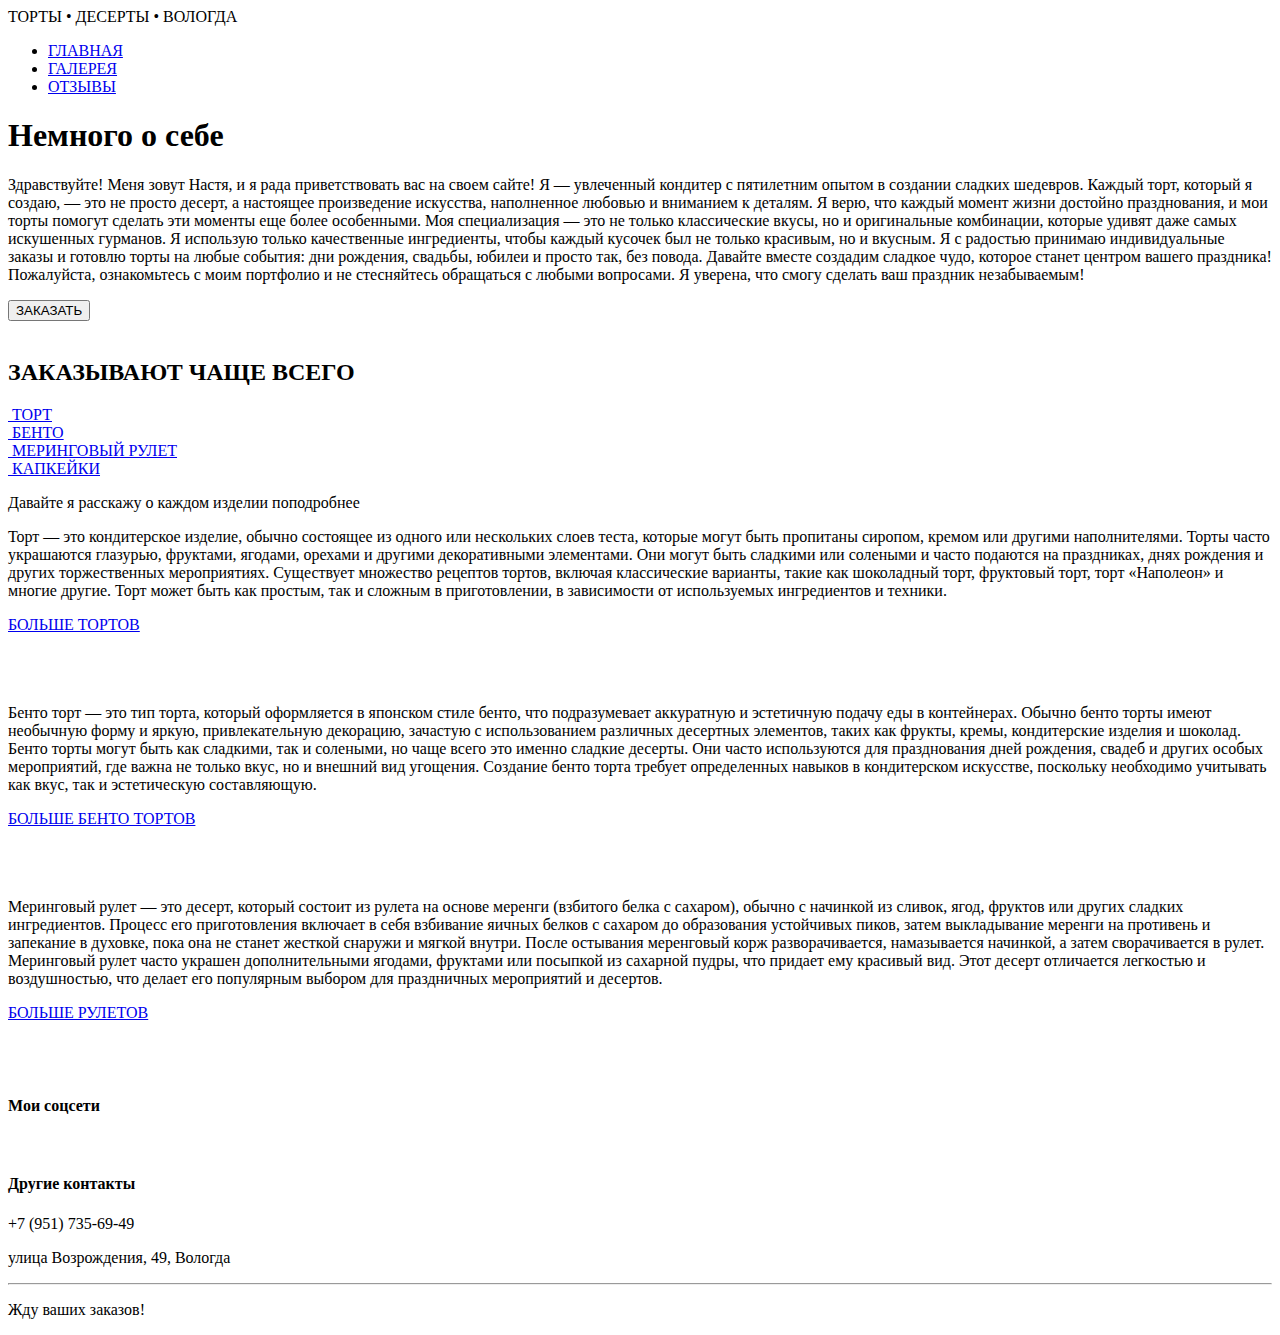
==== index.html @ ad9131c3 "Add files via upload" ====
<!DOCTYPE html>
<html lang="ru">
<head>
  <meta charset="UTF-8">
  <meta name="viewport" content="width=device-width, initial-scale=1.0">
  <title>Document</title>
  <link rel="stylesheet" href="main.css">
  <style>
    html {
        scroll-behavior: smooth;
    }
</style>
</head>

<body>
  <div class="wrapper">
    <header class="container">
      <span class="logo">ТОРТЫ • ДЕСЕРТЫ • ВОЛОГДА</span>
      <nav>
        <ul>
          <li class="active"><a href="main.html">ГЛАВНАЯ</a></li>
          <li><a href="gallery.html">ГАЛЕРЕЯ</a></li>
          <li class="btn"><a href="about.html">ОТЗЫВЫ</a></li>
        </ul>
      </nav>
    </header>

    <div class="hero container">
      <div class="hero--info">
        <h1>Немного о себе</h1>
        <p>Здравствуйте! Меня зовут Настя, и я рада приветствовать вас на своем сайте! Я — увлеченный кондитер с пятилетним опытом в создании сладких шедевров. Каждый торт, который я создаю, — это не просто десерт, а настоящее произведение искусства, наполненное любовью и вниманием к деталям. Я верю, что каждый момент жизни достойно празднования, и мои торты помогут сделать эти моменты еще более особенными. Моя специализация — это не только классические вкусы, но и оригинальные комбинации, которые удивят даже самых искушенных гурманов. Я использую только качественные ингредиенты, чтобы каждый кусочек был не только красивым, но и вкусным. Я с радостью принимаю индивидуальные заказы и готовлю торты на любые события: дни рождения, свадьбы, юбилеи и просто так, без повода. Давайте вместе создадим сладкое чудо, которое станет центром вашего праздника! Пожалуйста, ознакомьтесь с моим портфолио и не стесняйтесь обращаться с любыми вопросами. Я уверена, что смогу сделать ваш праздник незабываемым!</p>
        <button class="btn">ЗАКАЗАТЬ</button>
      </div>
      <img src="/images/25.jpg" alt="">
    </div>

    <div class="container trending">
      <h2>ЗАКАЗЫВАЮТ ЧАЩЕ ВСЕГО</h2>
      <div class="trend">
        <div class="block">
          <a href="#cake">
              <img src="/images/tort.jpg" alt="">
              <span>ТОРТ</span>
          </a>
        </div>
        <div class="block">
          <a href="#bento">
              <img src="/images/bento.jpg" alt="">
              <span>БЕНТО</span>
          </a>
        </div>
        <div class="block">
            <a href="#meringue-roll">
                <img src="/images/rulet.jpg" alt="">
                <span>МЕРИНГОВЫЙ РУЛЕТ</span>
            </a>
        </div>
        <div class="block">
            <a href="#cupcakes">
                <img src="/images/cupcake.jpg" alt="">
                <span>КАПКЕЙКИ</span>
            </a>
        </div>
      </div>
    </div>

    <div class="conteiner big-text">
      <p>Давайте я расскажу о каждом изделии поподробнее</p>
    </div>
  </div>

  <div class="ban banner1" id="cake">
    <p>Торт — это кондитерское изделие, обычно состоящее из одного или нескольких слоев теста, которые могут быть пропитаны сиропом, кремом или другими наполнителями. Торты часто украшаются глазурью, фруктами, ягодами, орехами и другими декоративными элементами. Они могут быть сладкими или солеными и часто подаются на праздниках, днях рождения и других торжественных мероприятиях. Существует множество рецептов тортов, включая классические варианты, такие как шоколадный торт, фруктовый торт, торт «Наполеон» и многие другие. Торт может быть как простым, так и сложным в приготовлении, в зависимости от используемых ингредиентов и техники.</p></p>
  </div>

  <div class="wrapper">
    <div class="cakes container">
      <a href="gallery.html#cakes" class="see-all">БОЛЬШЕ ТОРТОВ</a>
      <div class="images">
        <div class="block">
          <img src="/images/t1.jpg" alt="">
        </div>
        <div class="block">
          <img src="/images/t2.jpg" alt="">
        </div>
        <div class="block">
          <img src="/images/t3.jpg" alt="">
        </div>
      </div>
    </div>

  </div>

  <div class="ban banner2" id="bento">
    <p>Бенто торт — это тип торта, который оформляется в японском стиле бенто, что подразумевает аккуратную и эстетичную подачу еды в контейнерах. Обычно бенто торты имеют необычную форму и яркую, привлекательную декорацию, зачастую с использованием различных десертных элементов, таких как фрукты, кремы, кондитерские изделия и шоколад. Бенто торты могут быть как сладкими, так и солеными, но чаще всего это именно сладкие десерты. Они часто используются для празднования дней рождения, свадеб и других особых мероприятий, где важна не только вкус, но и внешний вид угощения. Создание бенто торта требует определенных навыков в кондитерском искусстве, поскольку необходимо учитывать как вкус, так и эстетическую составляющую.</p></p>
  </div>

  <div class="wrapper">
    <div class="cakes container" id="bento-cakes">
      <a href="gallery.html#bento" class="see-all">БОЛЬШЕ БЕНТО ТОРТОВ</a>
      <div class="images">
        <div class="block">
          <img src="/images/b2.jpg" alt="">
        </div>
        <div class="block">
          <img src="/images/b1.jpg" alt="">
        </div>
        <div class="block">
          <img src="/images/b3.jpg" alt="">
        </div>
      </div>
    </div>

  </div>

  <div class="ban banner3" id="meringue-roll">
    <p>Меринговый рулет — это десерт, который состоит из рулета на основе меренги (взбитого белка с сахаром), обычно с начинкой из сливок, ягод, фруктов или других сладких ингредиентов. Процесс его приготовления включает в себя взбивание яичных белков с сахаром до образования устойчивых пиков, затем выкладывание меренги на противень и запекание в духовке, пока она не станет жесткой снаружи и мягкой внутри. После остывания меренговый корж разворачивается, намазывается начинкой, а затем сворачивается в рулет. Меринговый рулет часто украшен дополнительными ягодами, фруктами или посыпкой из сахарной пудры, что придает ему красивый вид. Этот десерт отличается легкостью и воздушностью, что делает его популярным выбором для праздничных мероприятий и десертов.</p></p>
  </div>

  <div class="wrapper">
    <div class="cakes container" id="meringue-roll-cakes">
      <a href="gallery.html#rulet" class="see-all">БОЛЬШЕ РУЛЕТОВ</a>
      <div class="images">
        <div class="block">
          <img src="/images/r1.jpg" alt="">
        </div>
        <div class="block">
          <img src="/images/r2.jpg" alt="">
        </div>
        <div class="block">
          <img src="/images/r3.jpg" alt="">
        </div>
      </div>
    </div>

  </div>

<footer>
  <div class="blocks container">
    <div class="contacts">
      <div class="social">
        <h4>Мои соцсети</h4>
        <img src="/icons/free-icon-instagram-2111463.png" alt="">
        <img src="/icons/free-icon-telegram-2111646.png" alt="">
        <img src="/icons/free-icon-vk-2504953.png" alt="">
        <img src="/icons/free-icon-whatsapp-2504957.png" alt="">
      </div>
      <div class="phone">
        <h4>Другие контакты</h4>
        <p>+7 (951) 735-69-49</p>
        <p>улица Возрождения, 49, Вологда</p>
      </div>
    </div>
  </div>
  <hr>
  <p>Жду ваших заказов!</p>
</footer>
</body>
</html>
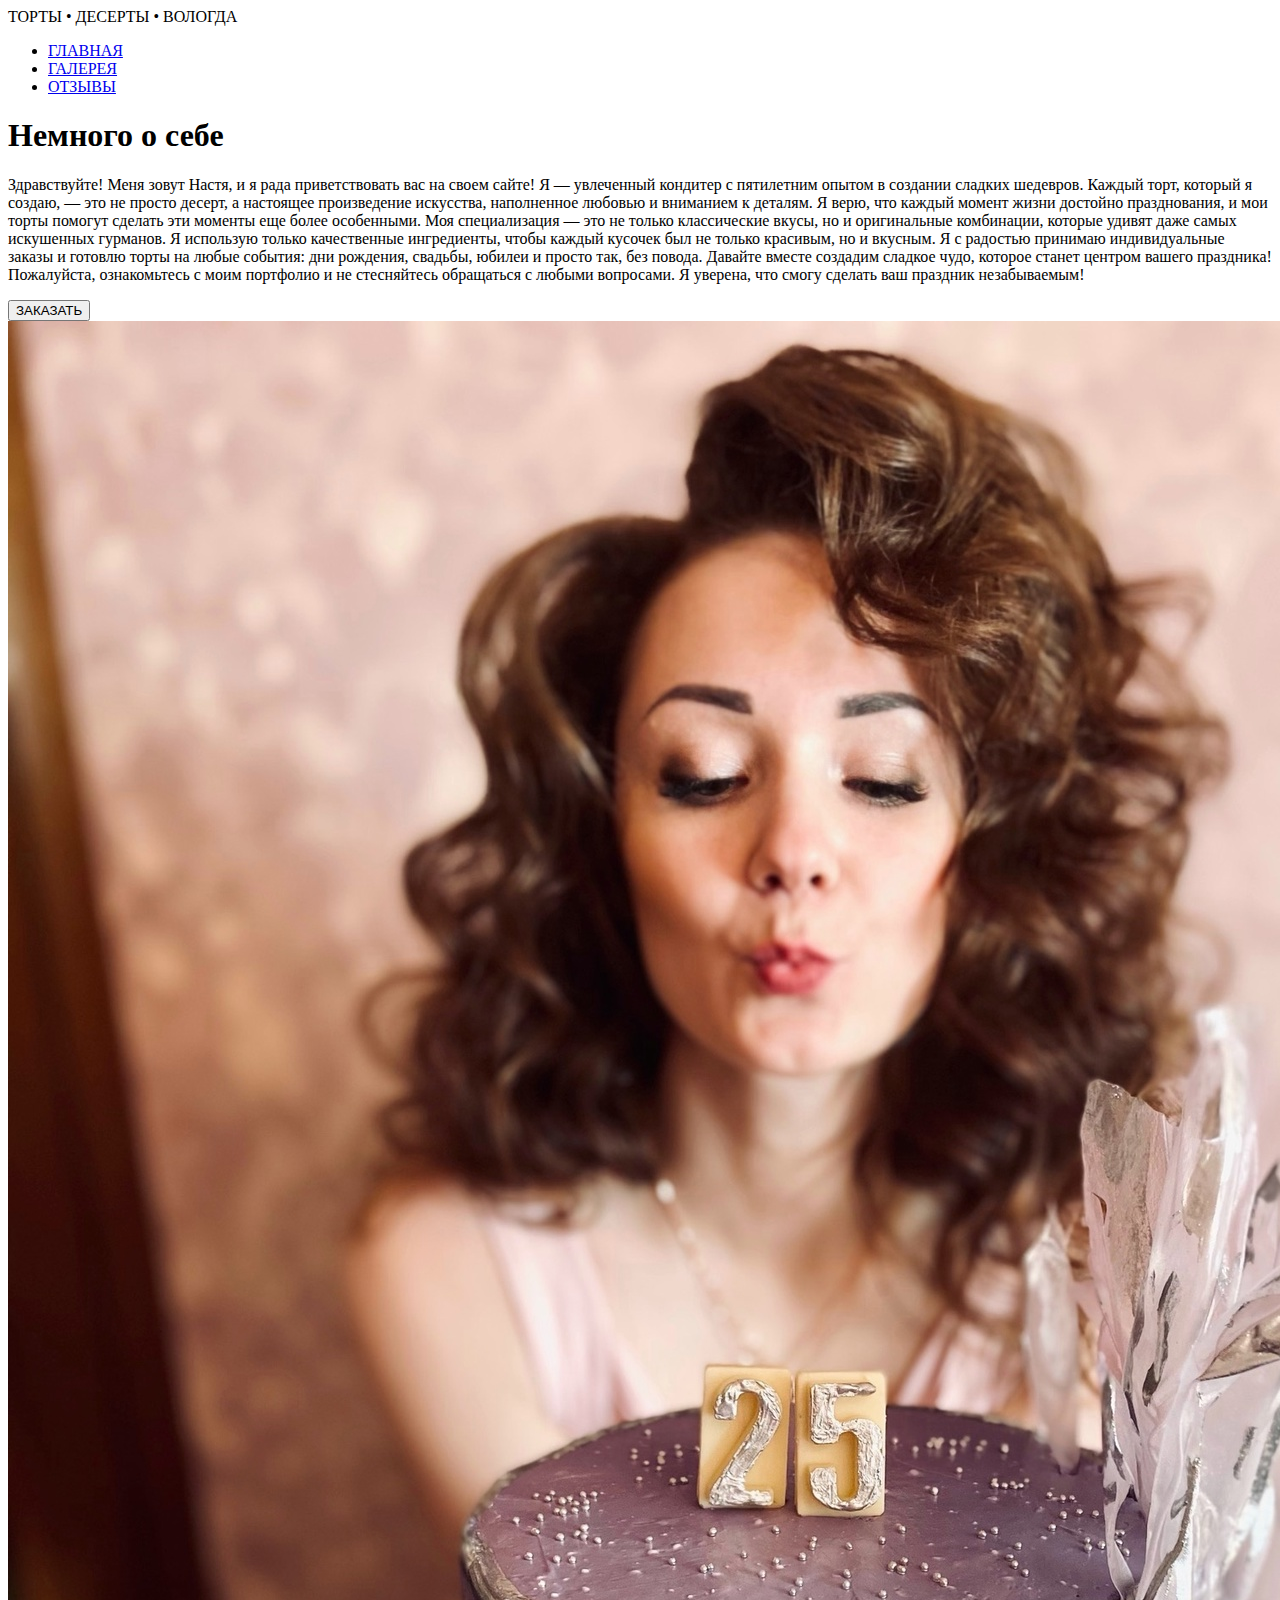
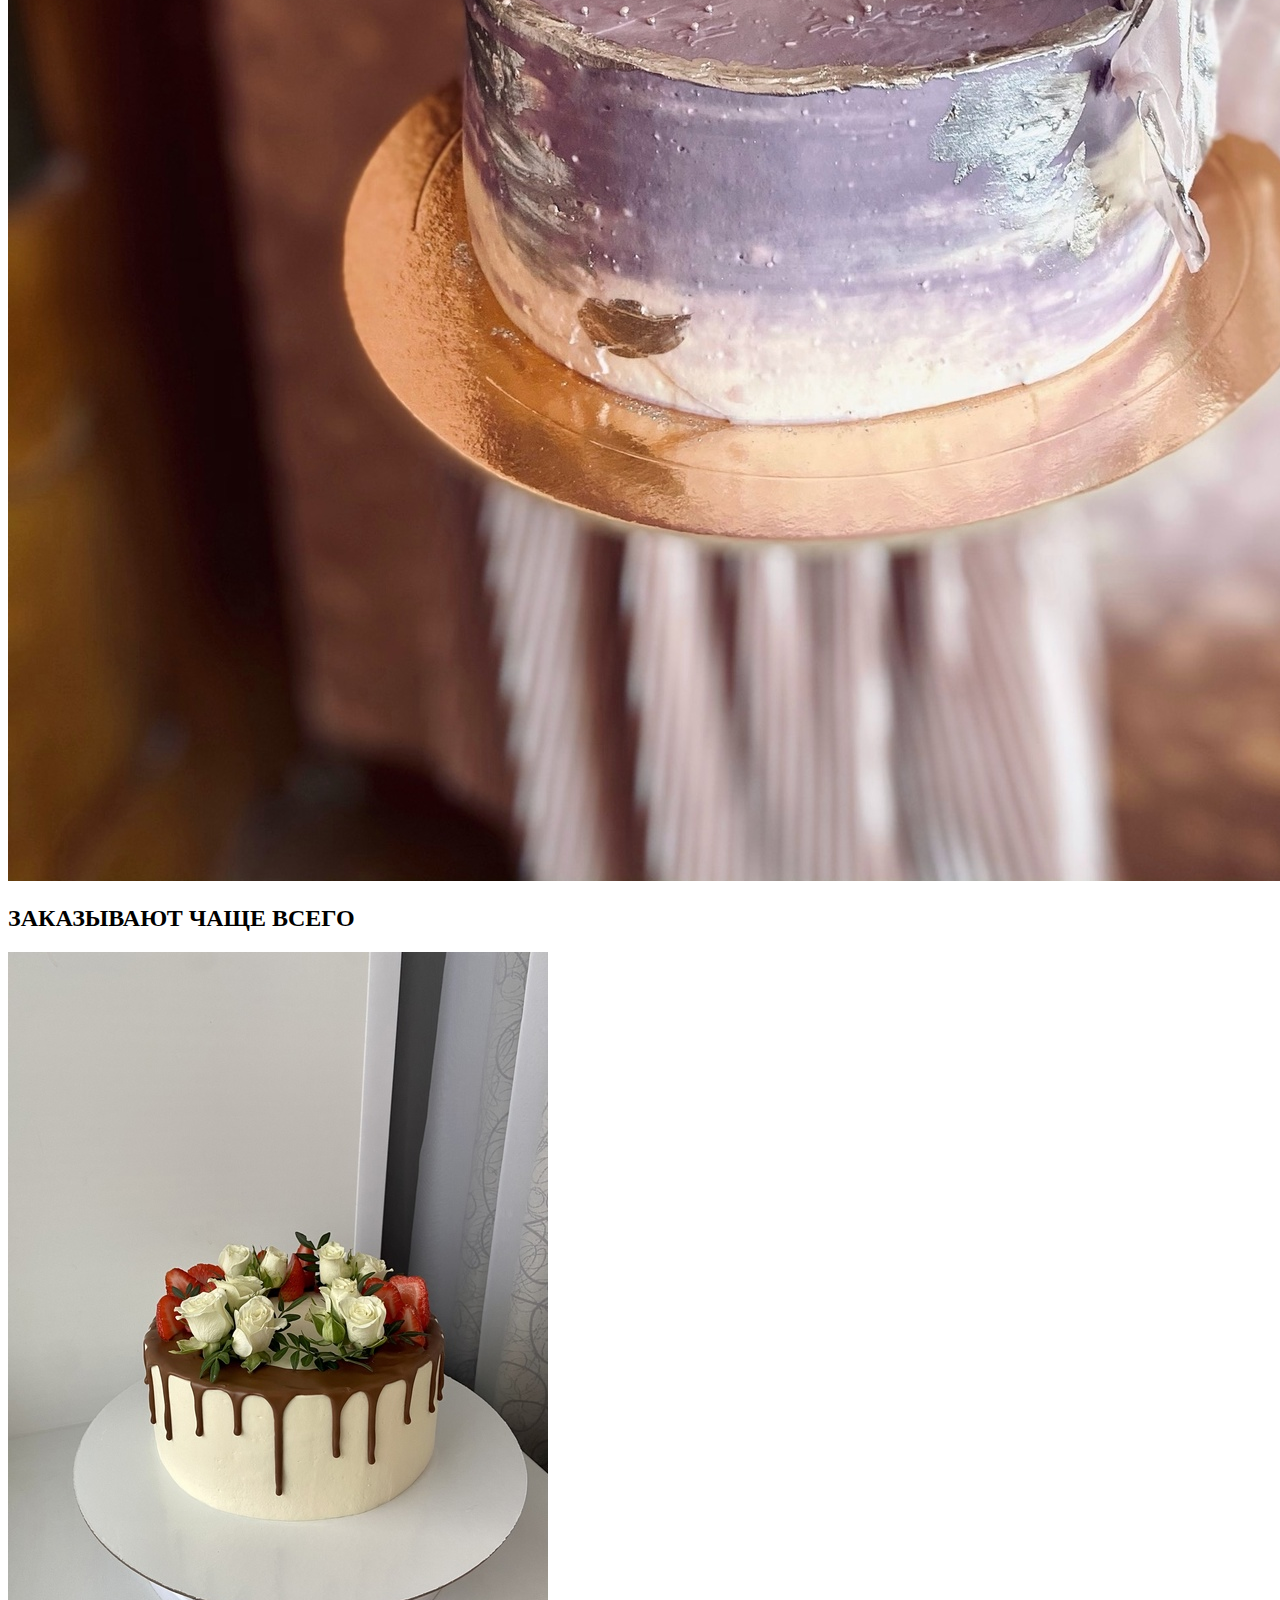
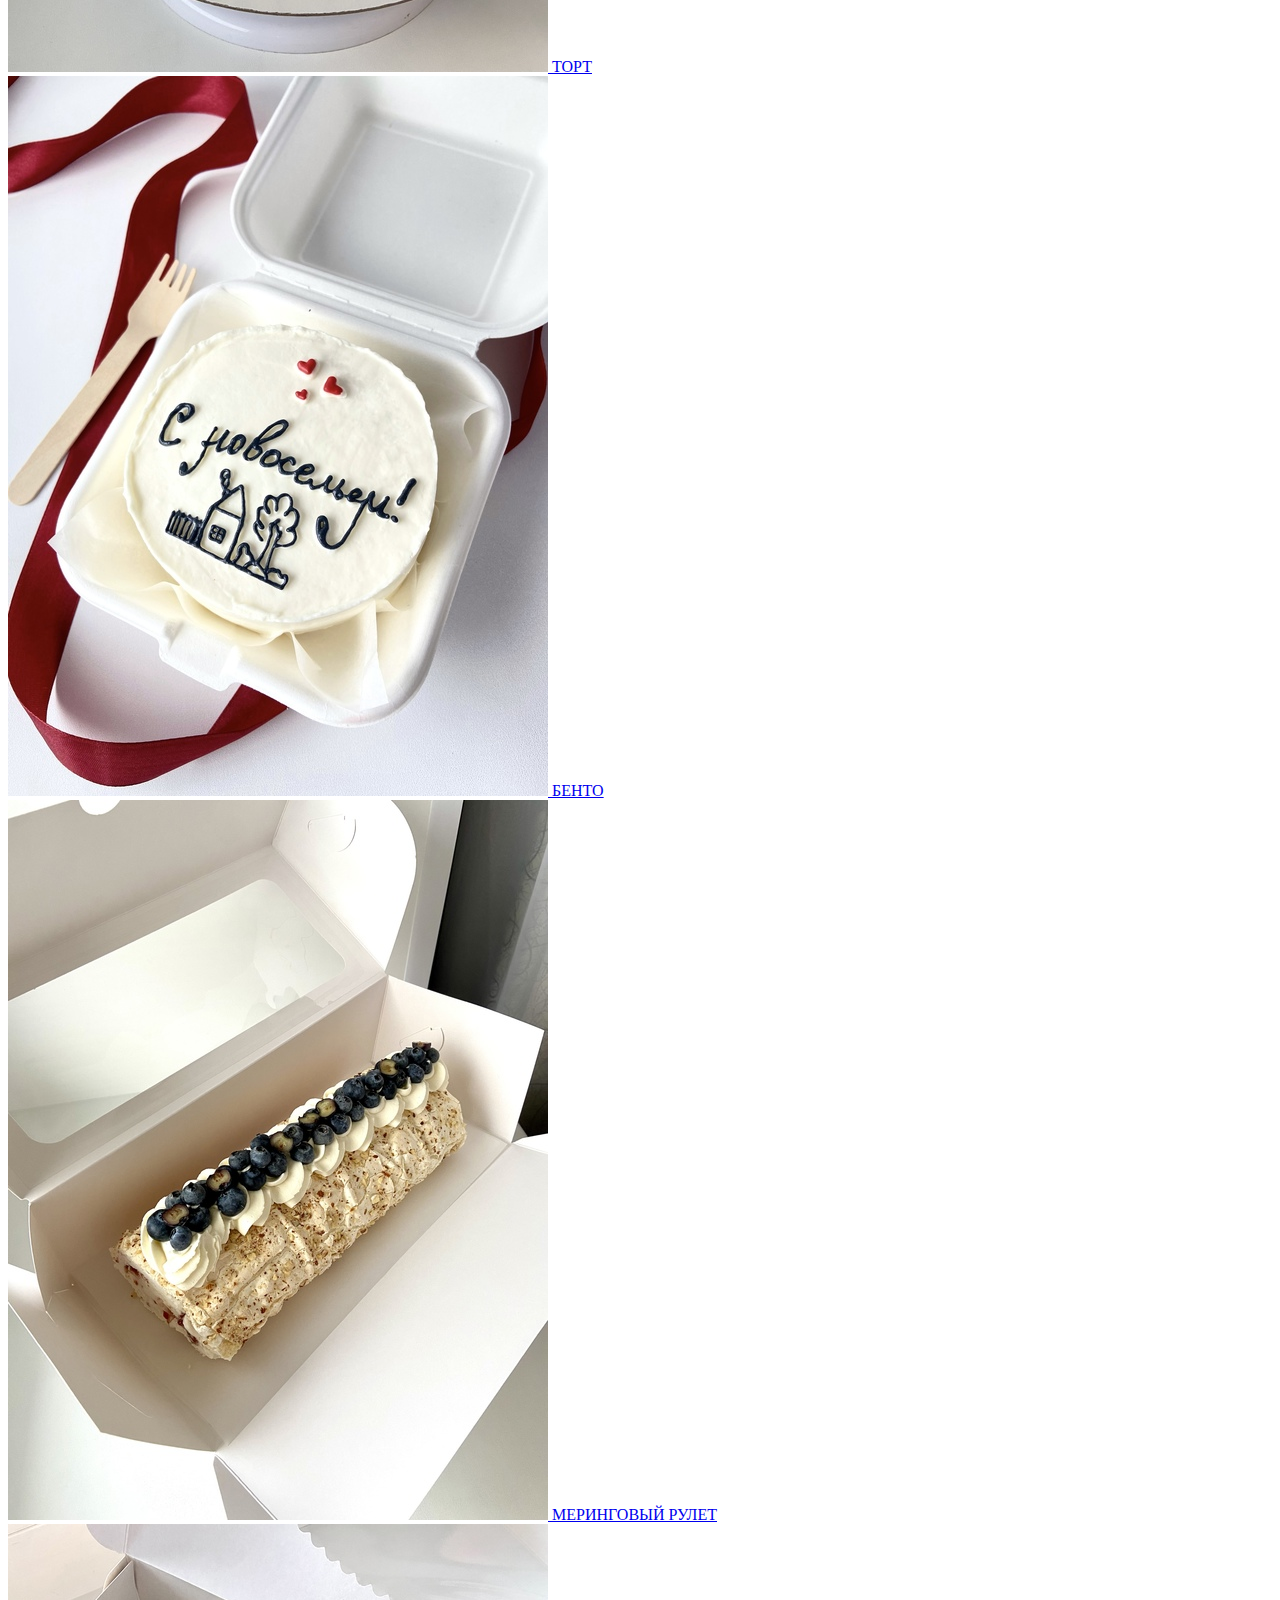
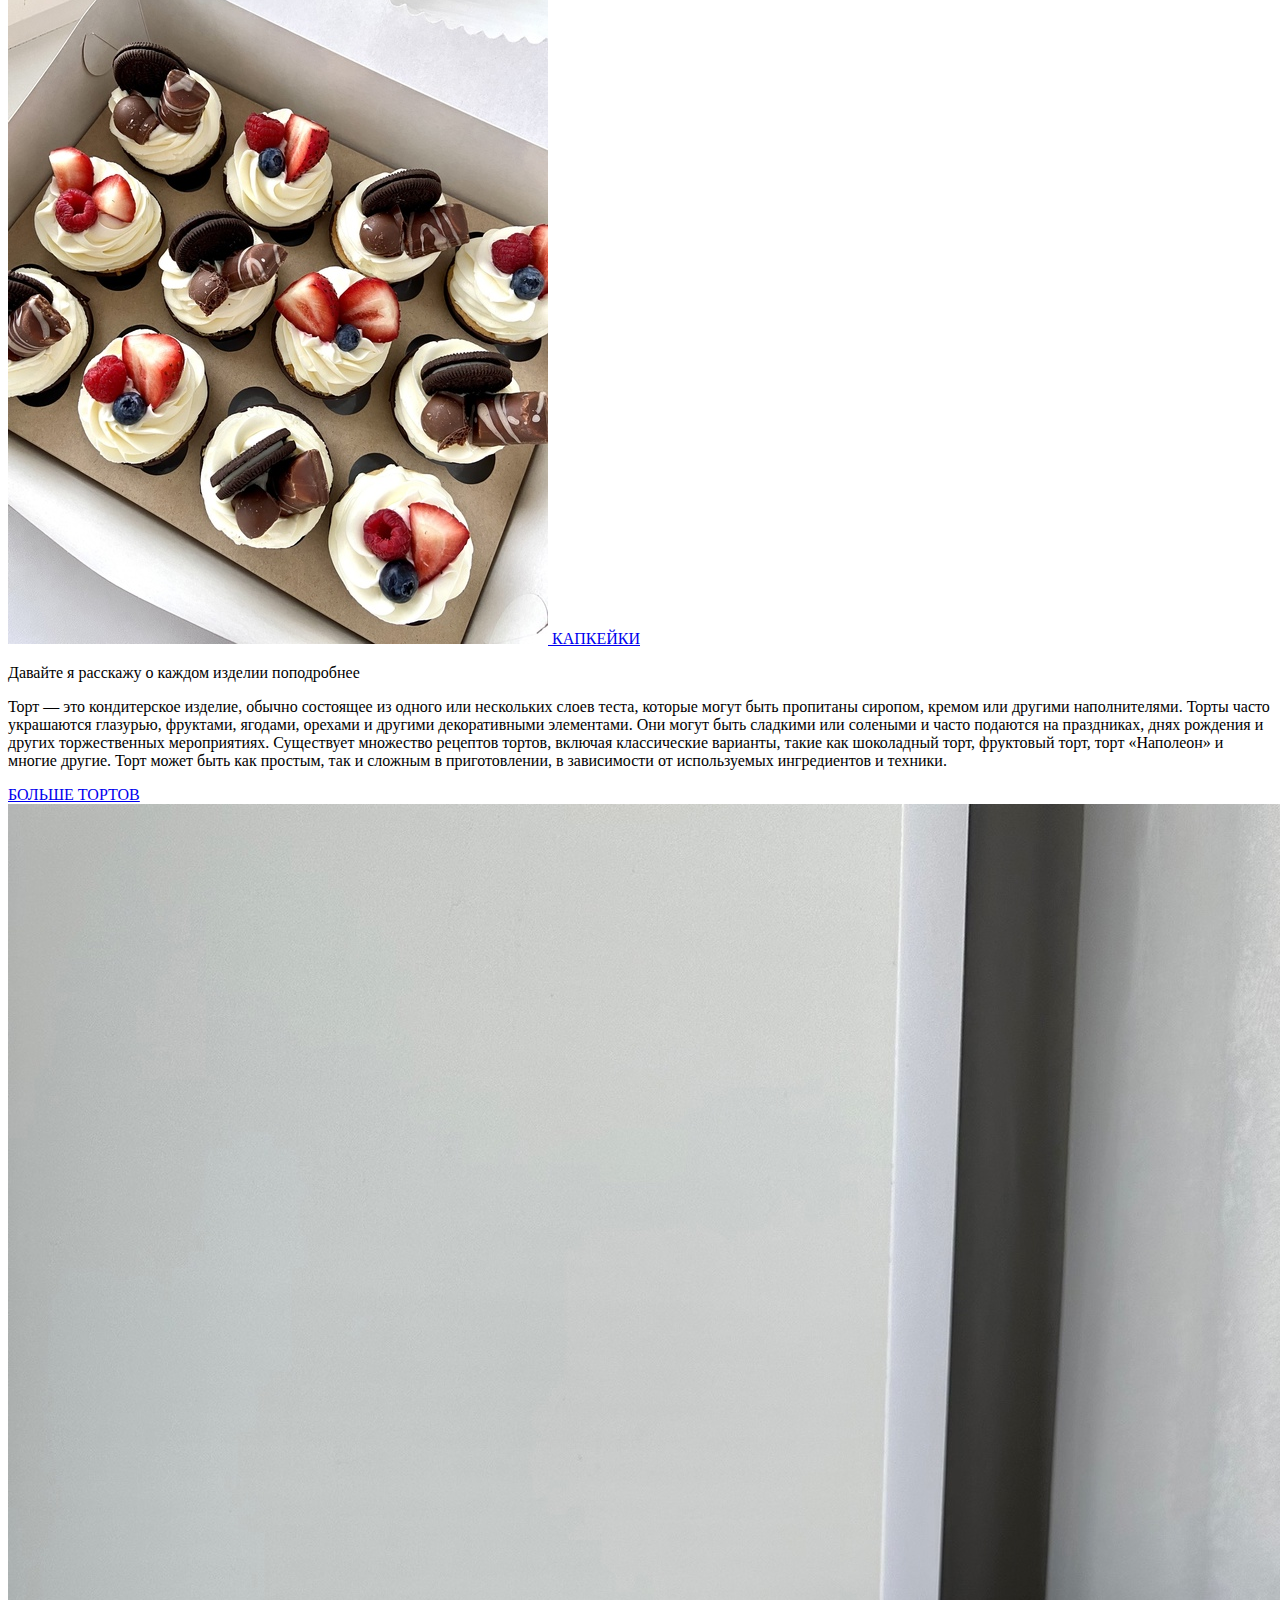
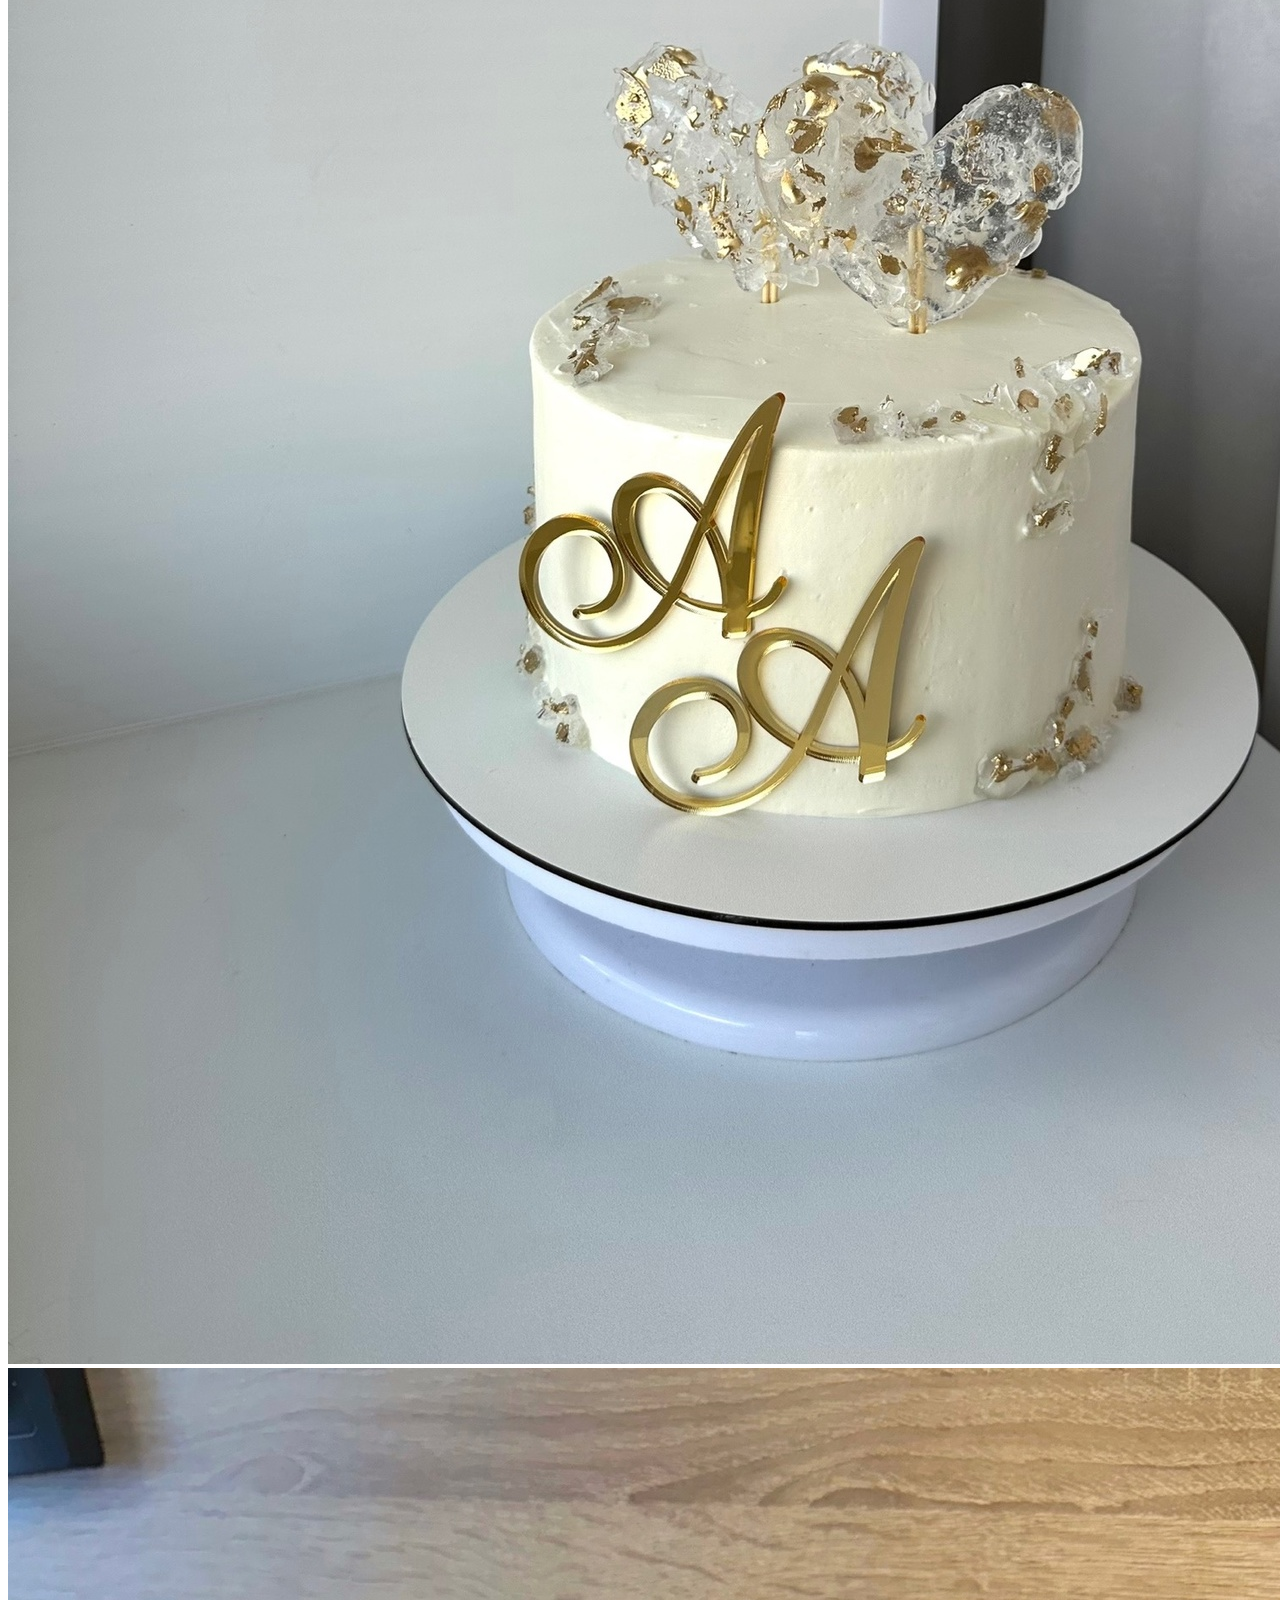
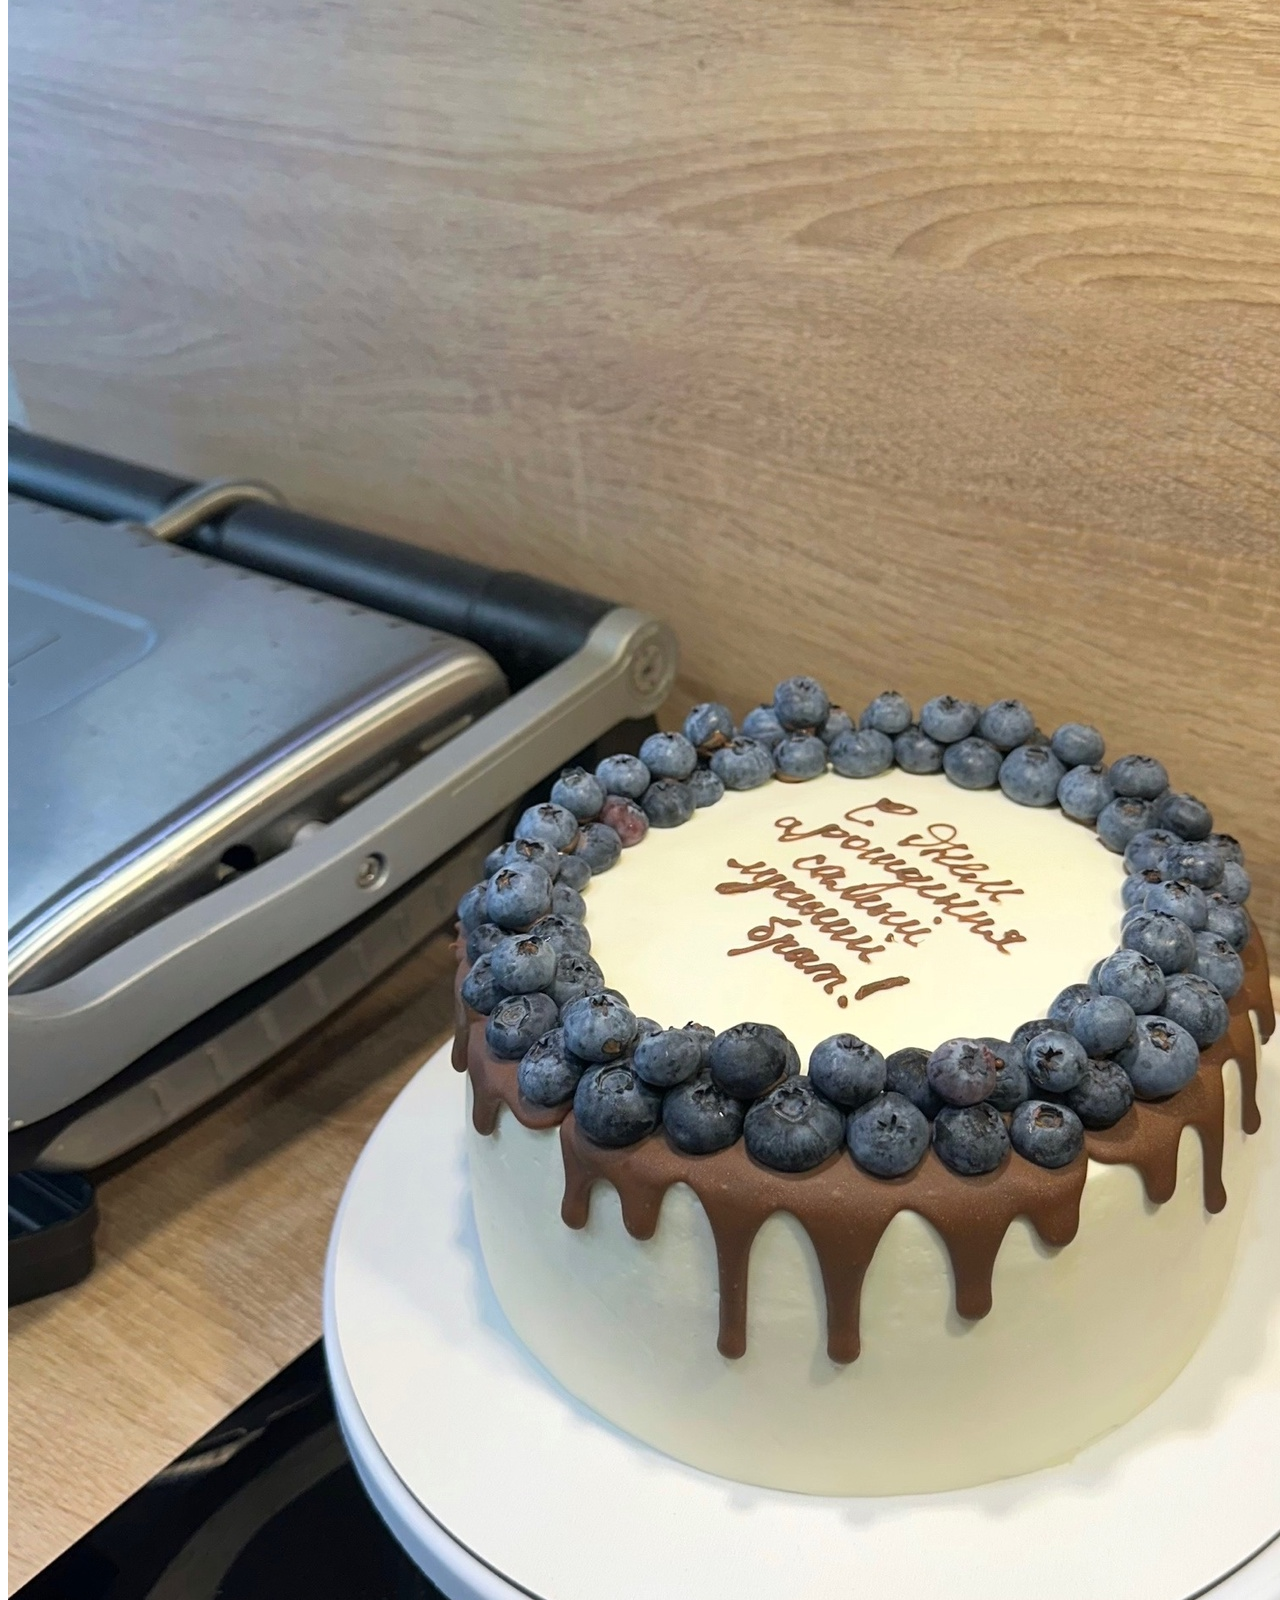
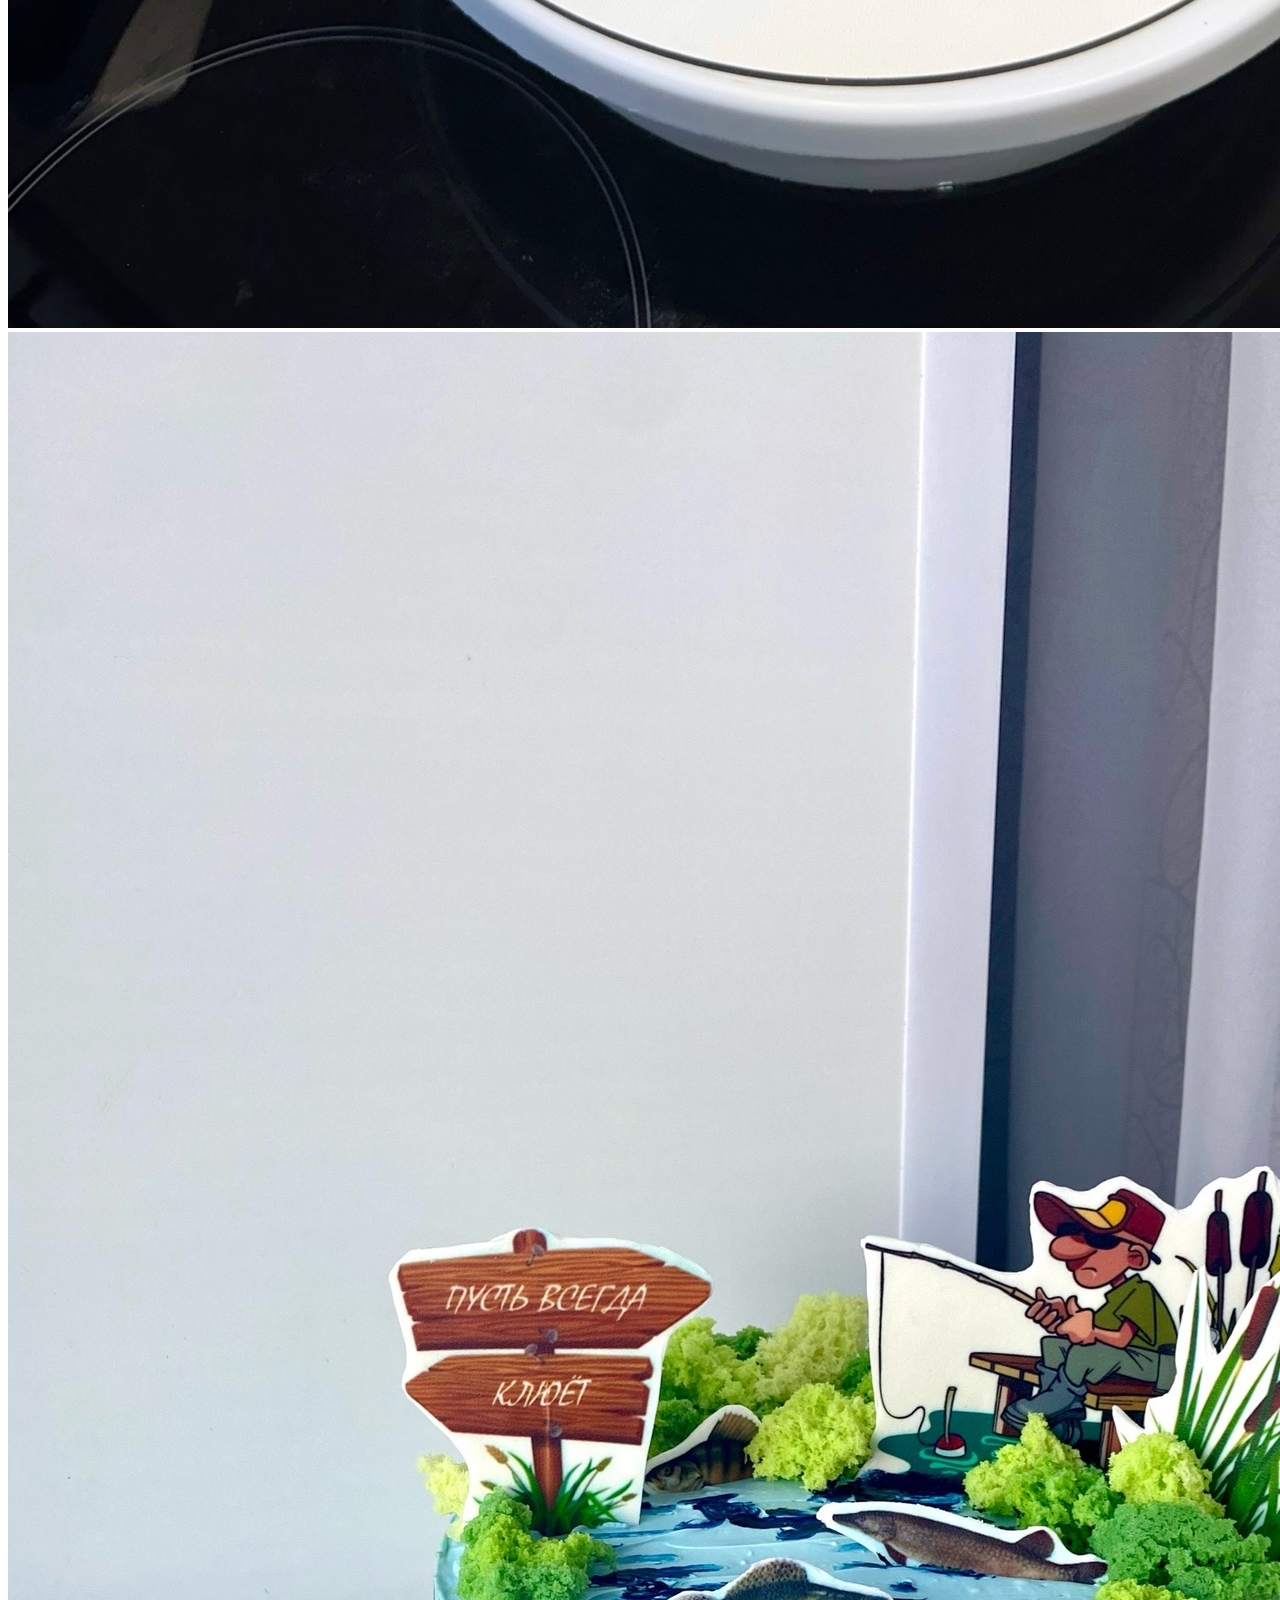
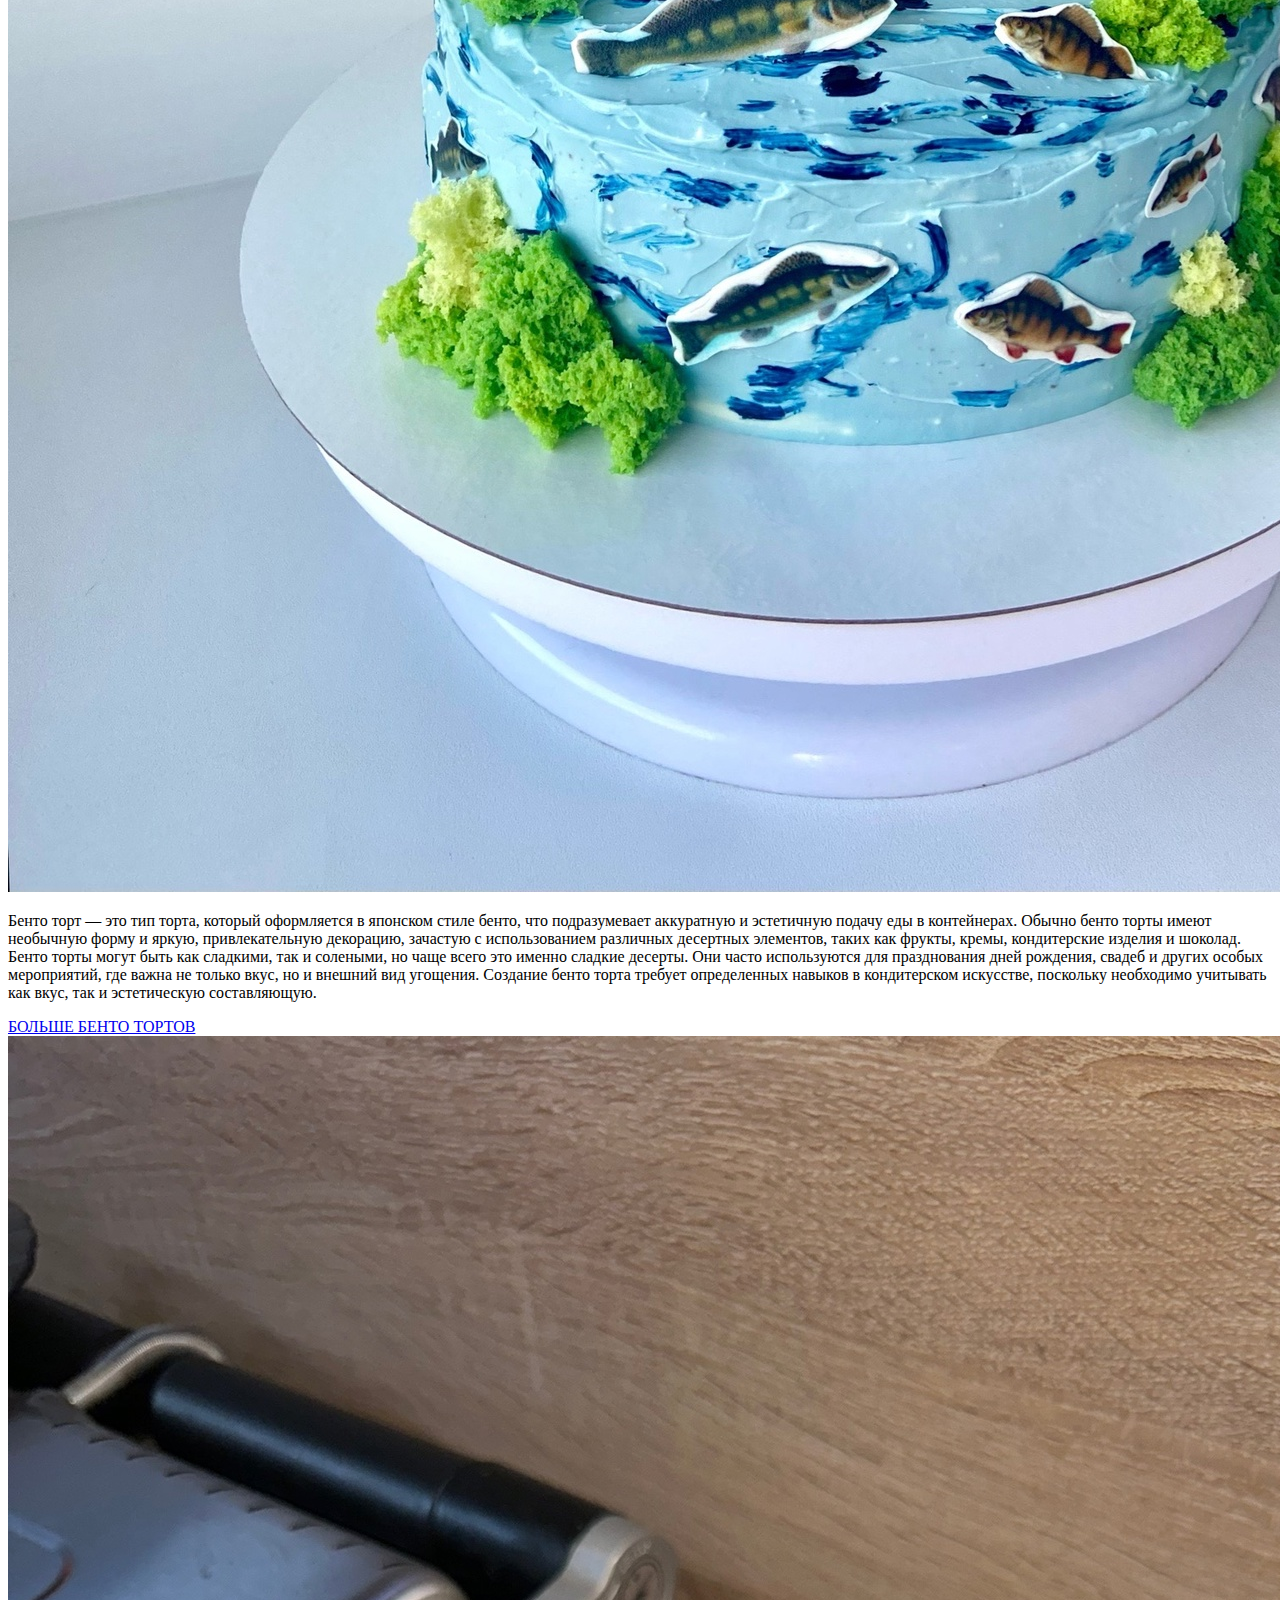
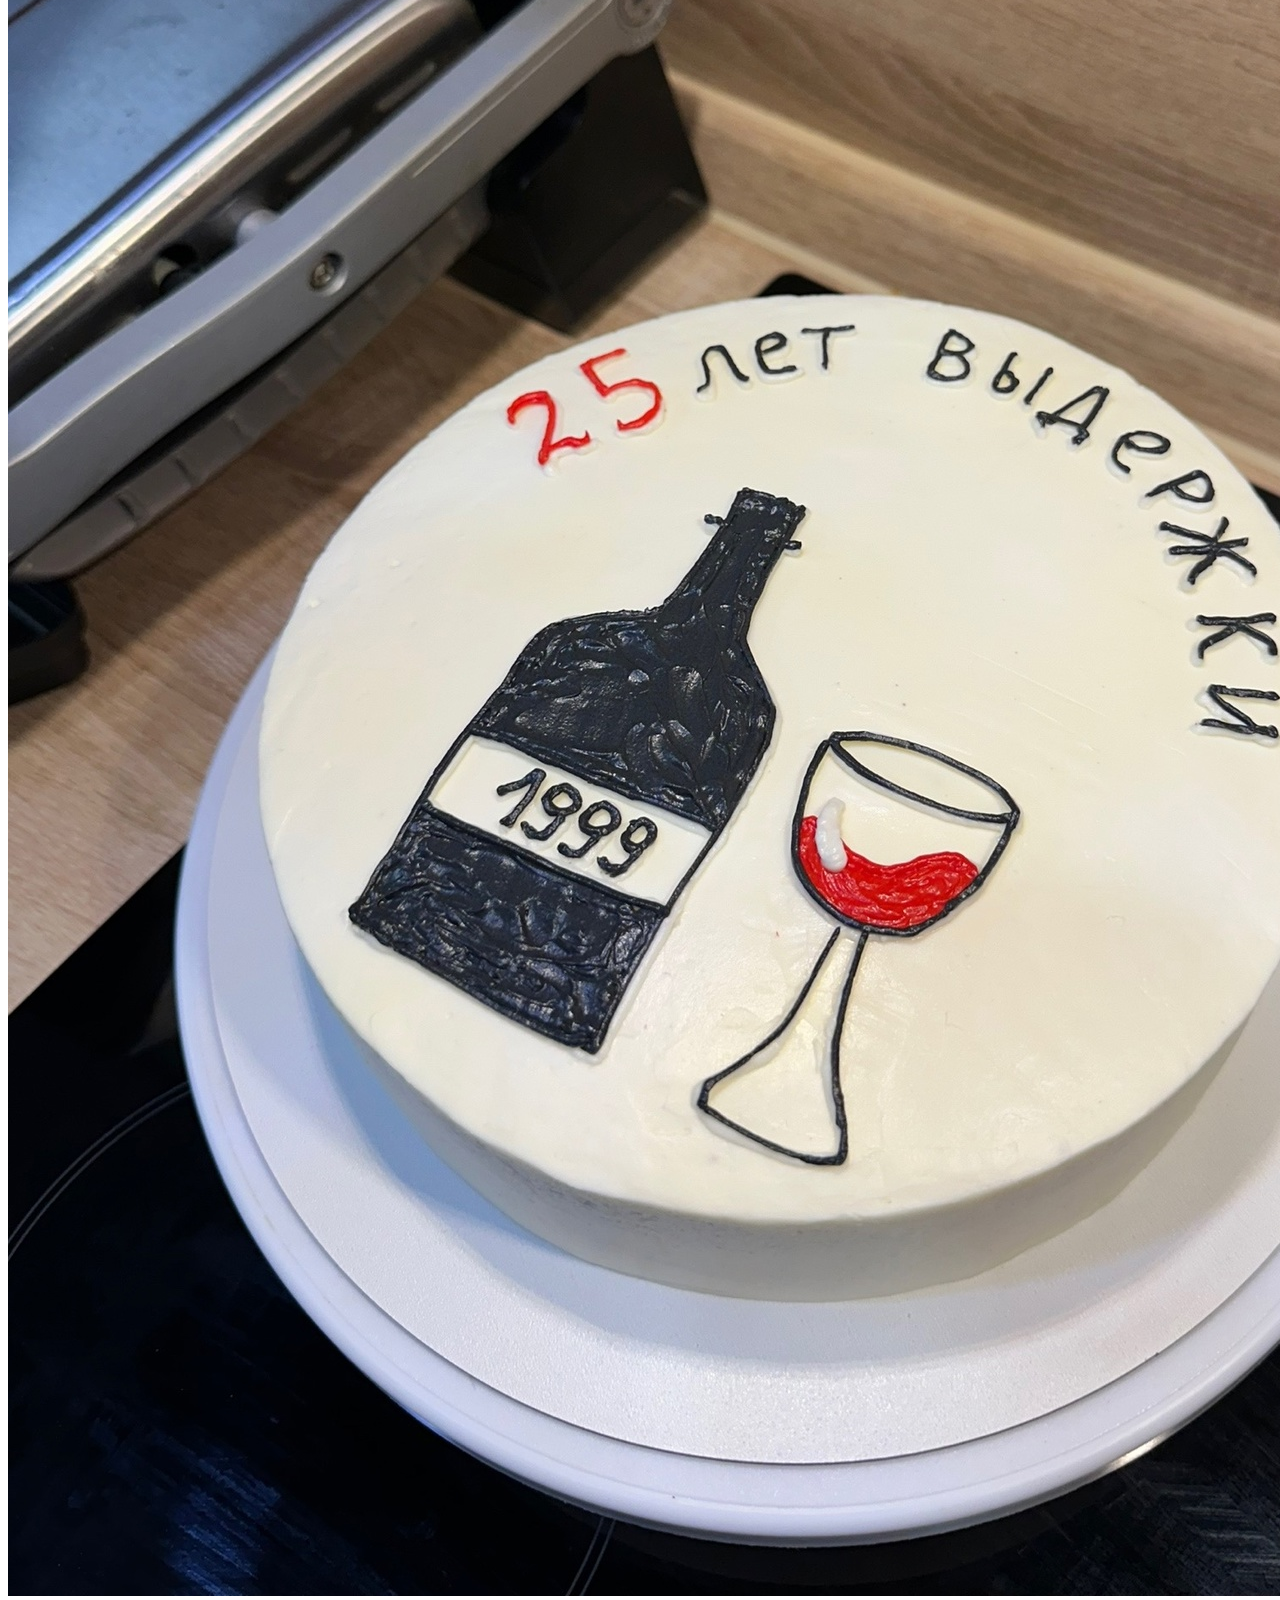
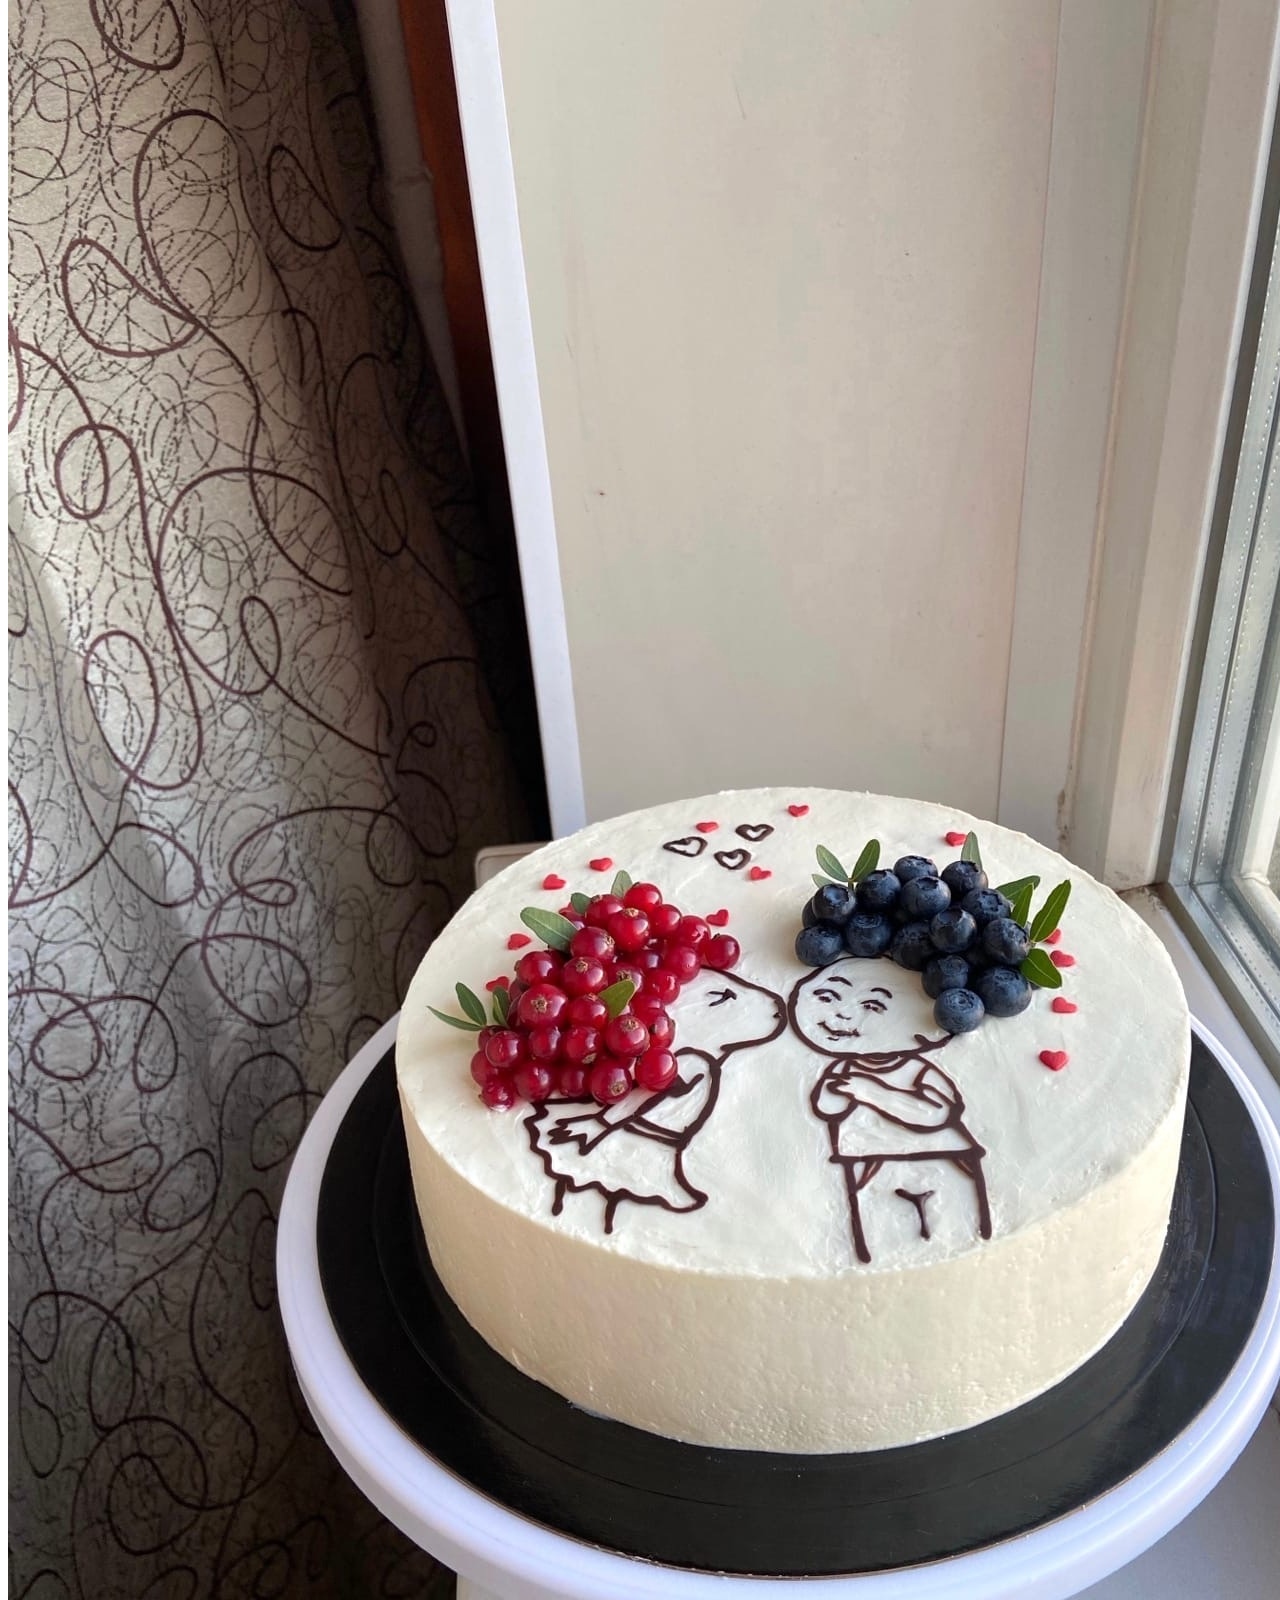
==== commit 22e57630: "Update index.html" ====
--- a/index.html
+++ b/index.html
@@ -31,7 +31,7 @@
         <p>Здравствуйте! Меня зовут Настя, и я рада приветствовать вас на своем сайте! Я — увлеченный кондитер с пятилетним опытом в создании сладких шедевров. Каждый торт, который я создаю, — это не просто десерт, а настоящее произведение искусства, наполненное любовью и вниманием к деталям. Я верю, что каждый момент жизни достойно празднования, и мои торты помогут сделать эти моменты еще более особенными. Моя специализация — это не только классические вкусы, но и оригинальные комбинации, которые удивят даже самых искушенных гурманов. Я использую только качественные ингредиенты, чтобы каждый кусочек был не только красивым, но и вкусным. Я с радостью принимаю индивидуальные заказы и готовлю торты на любые события: дни рождения, свадьбы, юбилеи и просто так, без повода. Давайте вместе создадим сладкое чудо, которое станет центром вашего праздника! Пожалуйста, ознакомьтесь с моим портфолио и не стесняйтесь обращаться с любыми вопросами. Я уверена, что смогу сделать ваш праздник незабываемым!</p>
         <button class="btn">ЗАКАЗАТЬ</button>
       </div>
-      <img src="/images/25.jpg" alt="">
+      <img src="images/25.jpg" alt="">
     </div>
 
     <div class="container trending">
@@ -156,4 +156,4 @@
   <p>Жду ваших заказов!</p>
 </footer>
 </body>
-</html>+</html>
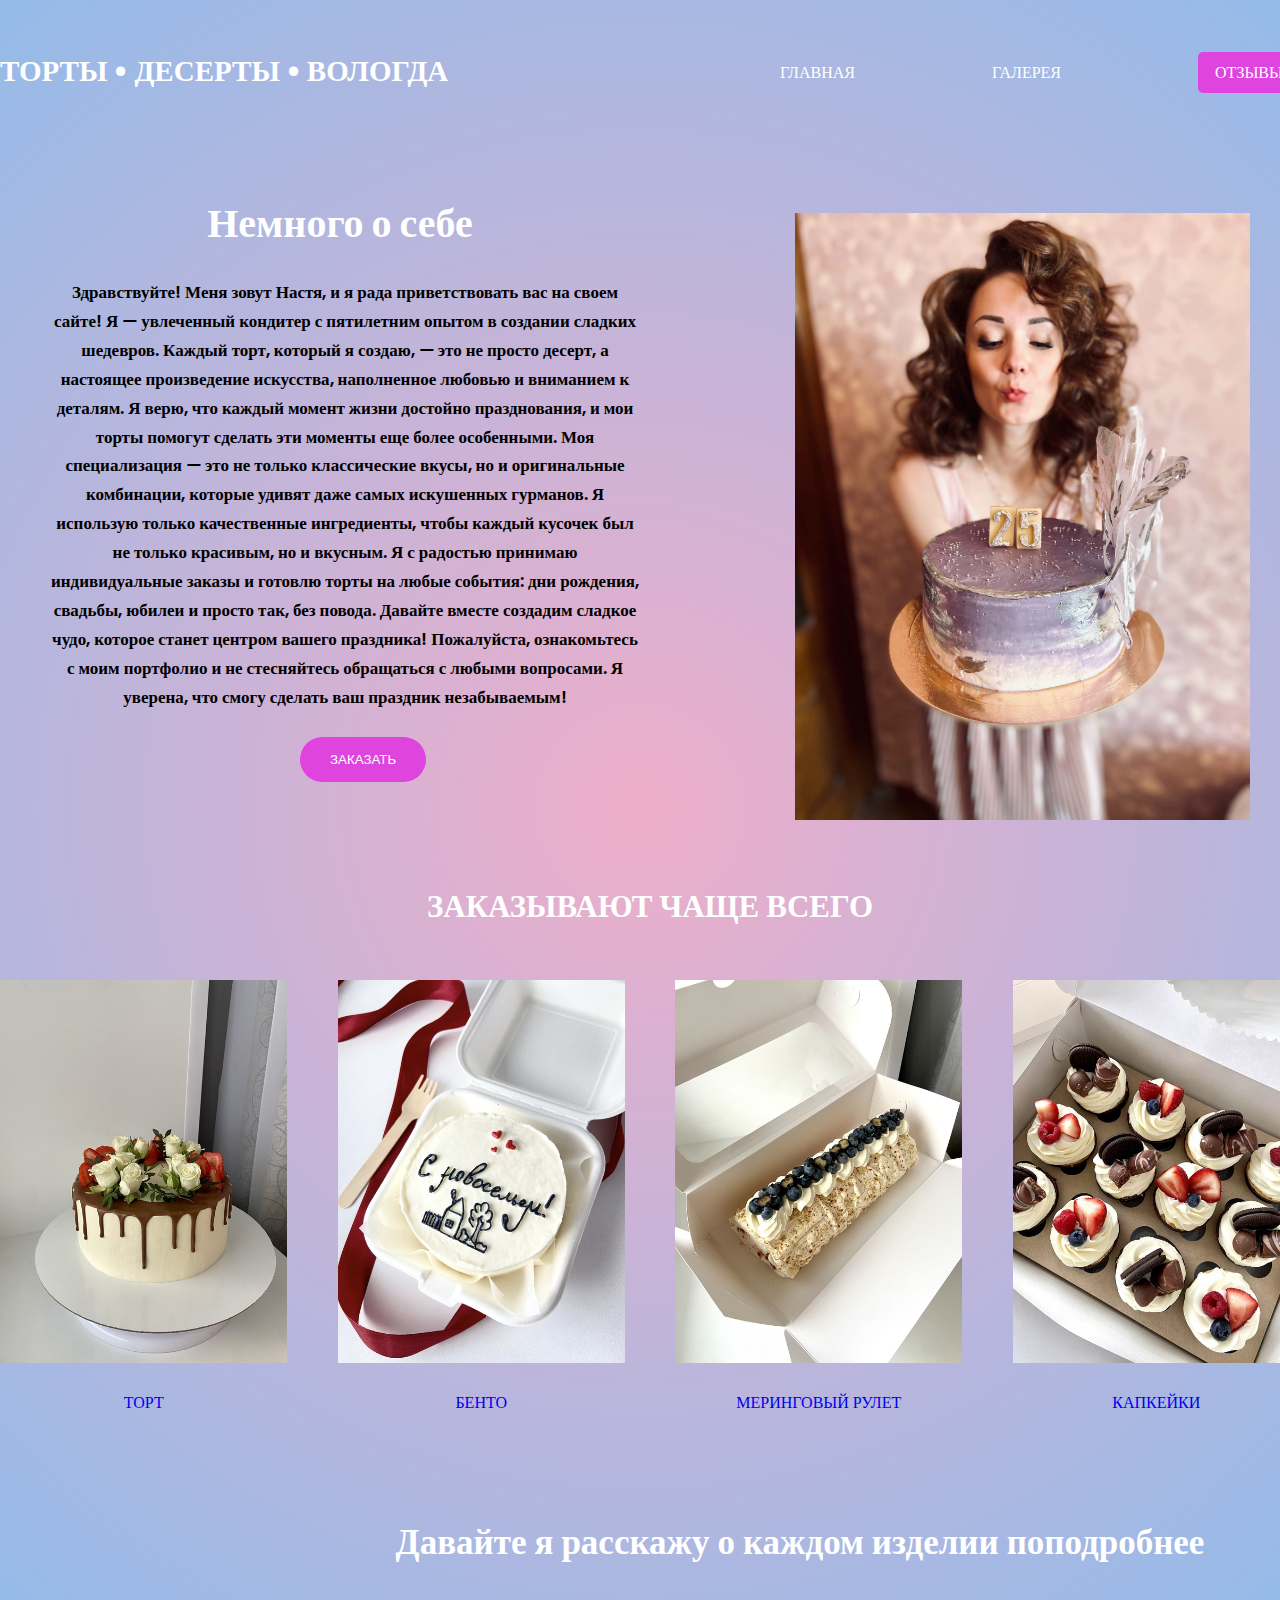
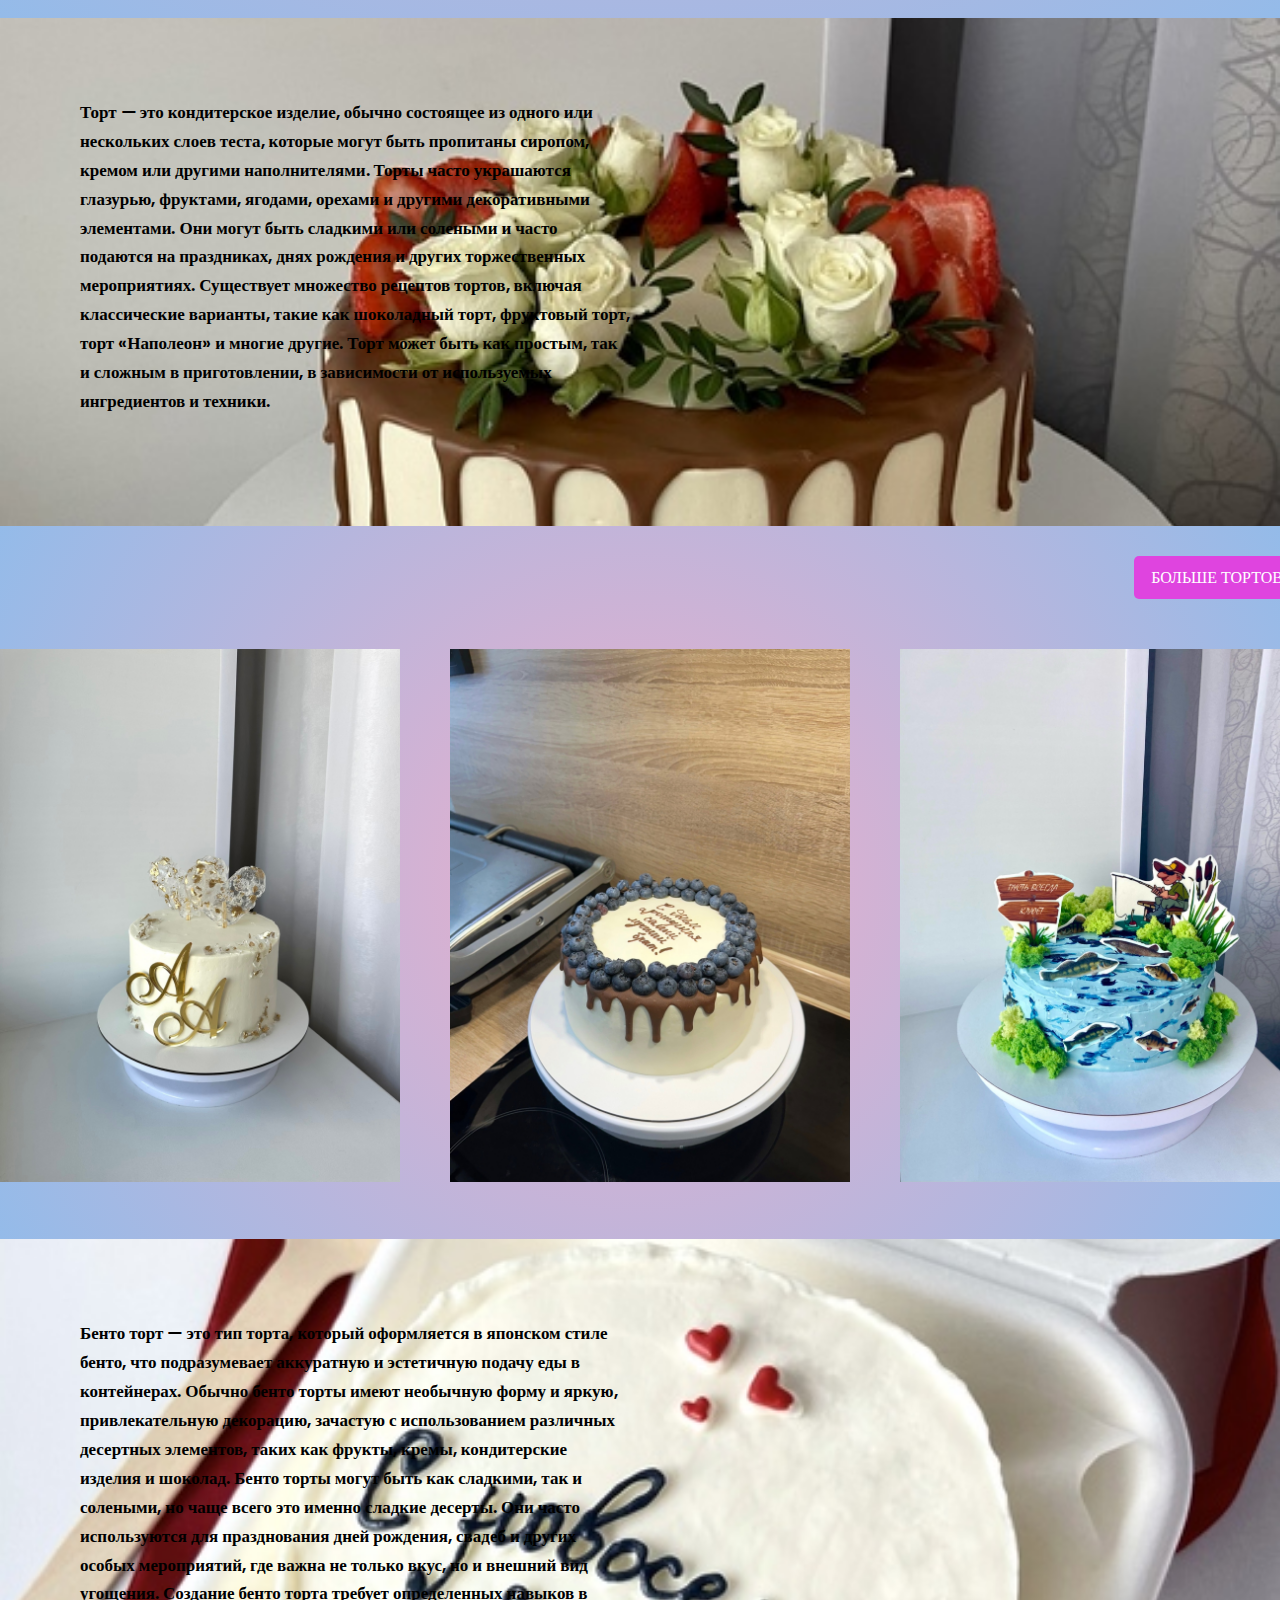
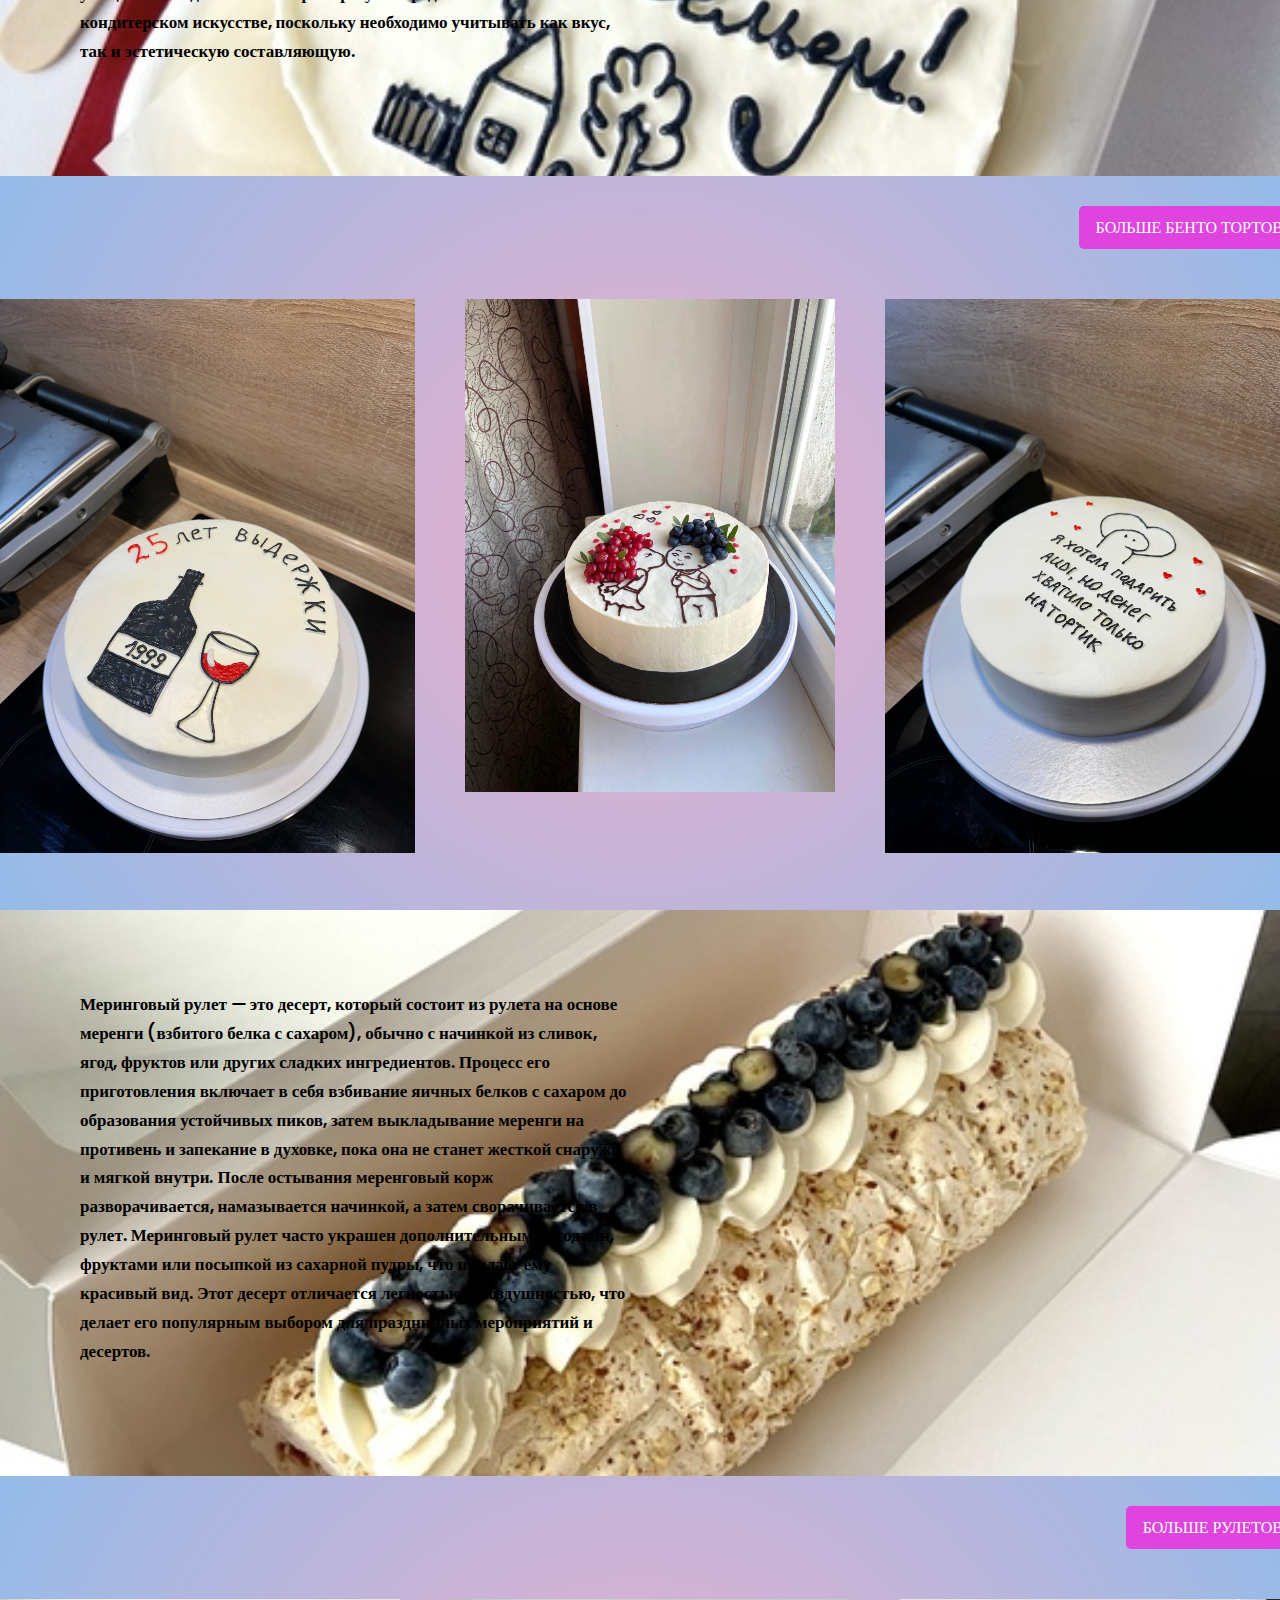
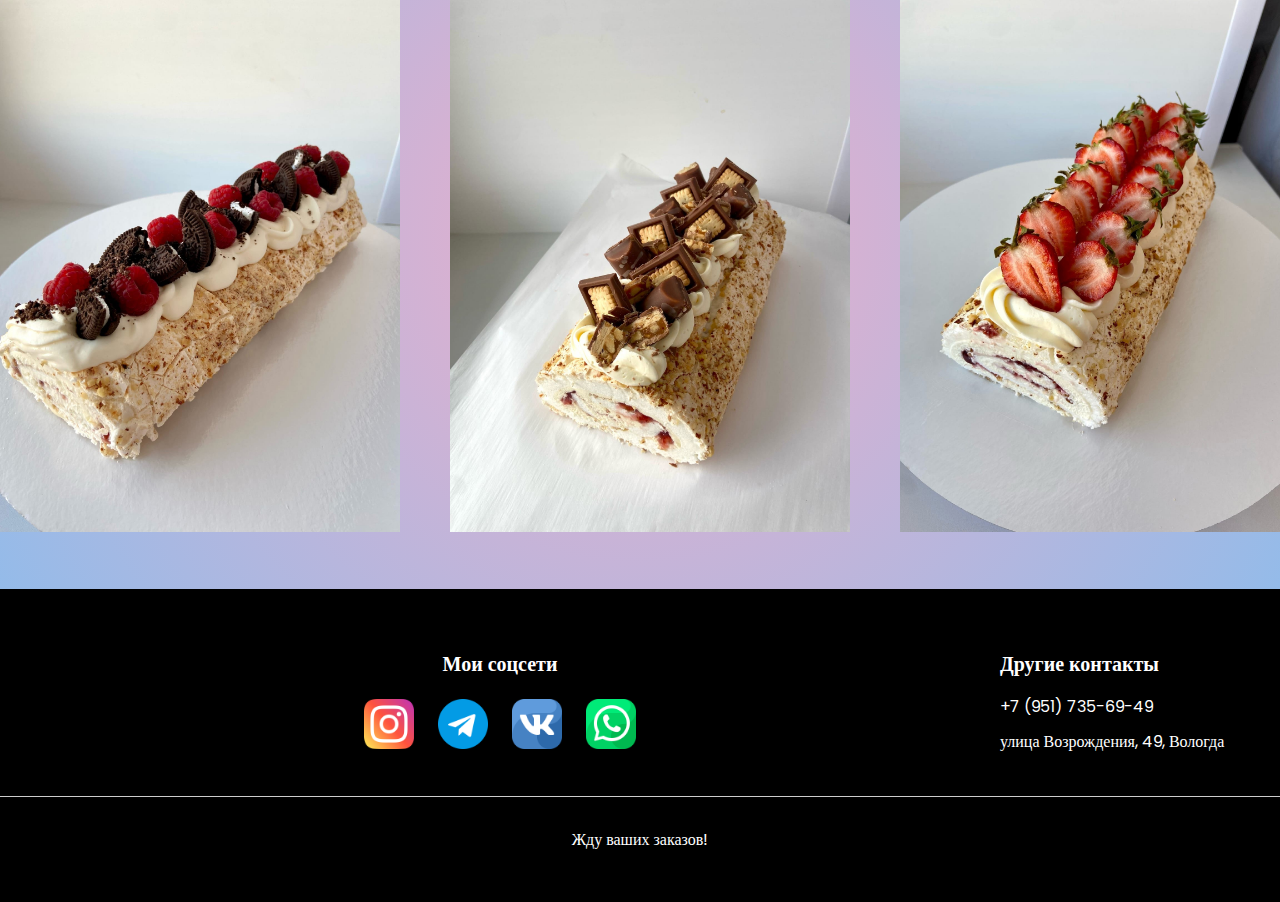
==== commit ce431a00: "Update index.html" ====
--- a/index.html
+++ b/index.html
@@ -4,7 +4,7 @@
   <meta charset="UTF-8">
   <meta name="viewport" content="width=device-width, initial-scale=1.0">
   <title>Document</title>
-  <link rel="stylesheet" href="main.css">
+  <link rel="stylesheet" href="style.css">
   <style>
     html {
         scroll-behavior: smooth;
@@ -18,7 +18,7 @@
       <span class="logo">ТОРТЫ • ДЕСЕРТЫ • ВОЛОГДА</span>
       <nav>
         <ul>
-          <li class="active"><a href="main.html">ГЛАВНАЯ</a></li>
+          <li class="active"><a href="index.html">ГЛАВНАЯ</a></li>
           <li><a href="gallery.html">ГАЛЕРЕЯ</a></li>
           <li class="btn"><a href="about.html">ОТЗЫВЫ</a></li>
         </ul>
--- a/style.css
+++ b/style.css
@@ -0,0 +1,359 @@
+@import url('https://fonts.googleapis.com/css2?family=Poppins:wght@400;500;600;700;800&display=swap'); /* Импортирует шрифт Poppins из Google Fonts */
+
+*{
+  margin: 0; /* Убирает отступы для всех элементов */
+  padding: 0; /* Убирает внутренние отступы для всех элементов */
+}
+
+body {
+  font-family: "Poppins", serif; /* Устанавливает шрифт Poppins для всего тела документа */
+  font-weight: 400; /* Устанавливает начальную жирность текста */
+  font-style: normal; /* Устанавливает нормальный стиль текста */
+  color: #ffff; /* Устанавливает цвет текста белым */
+  font-size: 16px; /* Устанавливает базовый размер шрифта */
+}
+
+a {
+  text-decoration: none; /* Убирает подчеркивание у ссылок */
+  font-family: "Poppins", serif; /* Устанавливает шрифт Poppins для ссылок */
+  font-weight: 400; /* Устанавливает жирность текста для ссылок */
+}
+
+img{
+  max-width: 100%; /* Ограничивает максимальную ширину изображений до 100% родительского элемента */
+}
+
+.wrapper{
+  background: rgb(238,174,202); /* Устанавливает фоновый цвет */
+  background: radial-gradient(circle, rgba(238,174,202,1) 0%, rgba(148,187,233,1) 100%); /* Устанавливает радиальный градиент в качестве фона */
+  width: 100%; /* Устанавливает ширину обертки на 100% */
+  overflow-x: hidden;
+}
+
+.container{
+  width: 1300px; /* Устанавливает фиксированную ширину для контейнера */
+  margin: 0 auto; /* Центрирует контейнер по горизонтали */
+}
+
+/* ШАПКА */
+
+header{
+  padding: 50px 0; /* Устанавливает вертикальные отступы для шапки */
+}
+
+header .logo{
+  text-transform: uppercase; /* Преобразует текст логотипа в верхний регистр */
+  font-size: 29px; /* Устанавливает размер шрифта для логотипа */
+  font-weight: 800; /* Устанавливает жирность текста для логотипа */
+}
+
+header nav{
+  float: right; /* Выравнивает навигацию вправо */
+  width: 40%; /* Устанавливает ширину навигации на 40% */
+  margin-top: 10px;
+}
+
+header nav ul{
+  list-style: none; /* Убирает маркеры у списка навигации */
+  display: flex; /* Устанавливает флекс-контейнер для горизонтального расположения элементов */
+  justify-content: space-between; /* Распределяет элементы с равными промежутками между ними */
+  z-index: 2; /* Устанавливает уровень наложения для навигации */
+  position: relative; /* Устанавливает относительное позиционирование для навигации */
+}
+
+header nav ul li{
+  display: inline-block; /* Устанавливает элемент списка как блочный элемент в строке */
+}
+
+header nav ul li a{
+  color: #ffff; /* Устанавливает цвет текста для ссылок в навигации белым */
+}
+
+header nav ul li:not(.active):not(.btn) a:hover {
+  border-bottom: 5px solid #ffff; /* Добавляет нижнюю границу при наведении на ссылки (не активные и не кнопки) */
+}
+
+header nav ul li.btn a{
+  background: #df44df; /* Устанавливает фоновый цвет для кнопки */
+  padding: 9px 17px; /* Устанавливает внутренние отступы для кнопки */
+  border-radius: 5px; /* Устанавливает радиус углов для кнопки */
+  transition:all 500ms ease; /* Устанавливает плавный переход для всех свойств за 500 мс */
+}
+
+header nav ul li.btn a:hover {
+  background: #7b057b; /* Меняет фон кнопки при наведении */
+}
+
+/* ВСТУПЛЕНИЕ */
+
+.hero{
+  padding-bottom: 100px; /* Устанавливает нижний отступ для секции hero */
+  position: relative; /* Устанавливает относительное позиционирование для секции hero */
+  z-index: 1; /* Устанавливает уровень наложения для секции hero */
+}
+
+.hero--info{
+  width: 530px; /* Устанавливает фиксированную ширину для информации в секции hero */
+  padding-top: 70px; /* Устанавливает верхний отступ для информации в секции hero */
+}
+
+.hero--info h1{
+  font-weight: 800; /* Устанавливает жирность текста для заголовка первого уровня */
+  font-size: 40px; /* Устанавливает размер шрифта для заголовка первого уровня */
+  text-align: center; /* Центрирует текст заголовка первого уровня */
+  margin-left: 150px; /* Устанавливает левый отступ для заголовка первого уровня */
+  margin-top: -20px; /* Устанавливает отрицательный верхний отступ для заголовка первого уровня */
+}
+
+.hero--info p{
+  font-weight: 600; /* Устанавливает жирность текста для абзаца */
+  font-size: 17px; /* Устанавливает размер шрифта для абзаца */
+  line-height: 170%; /* Устанавливает высоту строки для абзаца */
+  margin: 25px -110px; /* Устанавливает внешние отступы для абзаца */
+  text-align: center; /* Центрирует текст в абзаце */
+  margin-left: 50px; /* Устанавливает левый отступ для абзаца */
+  color: #000000; /* Устанавливает цвет текста для абзаца черным */
+}
+
+.hero--info .btn{
+  margin-left: 300px; /* Устанавливает левый отступ для кнопки в секции hero */
+  background: #df44df; /* Устанавливает фоновый цвет для кнопки */
+  color: #ffff; /* Устанавливает цвет текста для кнопки белым */
+  border-radius: 50px; /* Устанавливает радиус углов для кнопки */
+  padding: 15px 30px; /* Устанавливает внутренние отступы для кнопки */
+  border: 0; /* Убирает границу у кнопки */
+  transition: all 500ms ease; /* Устанавливает плавный переход для всех свойств за 500 мс */
+}
+
+.hero--info .btn:hover{
+  cursor: pointer; /* Меняет курсор на указатель при наведении на кнопку */
+  transform: scale(1.1); /* Увеличивает кнопку при наведении */
+}
+
+.hero img{
+  position: absolute; /* Устанавливает абсолютное позиционирование для изображения */
+  top: 70px; /* Устанавливает верхний отступ для изображения */
+  right: 50px; /* Устанавливает правый отступ для изображения */
+  width: 35%; /* Устанавливает ширину изображения на 35% */
+}
+
+/* ЗАКАЗЫВАЮТ ЧАЩЕ ВСЕГО  */
+
+.trending{
+  padding-top: 1px; /* Устанавливает верхний отступ для секции trending */
+  text-align: center;
+}
+
+.trending h2{
+  font-weight: 600; /* Устанавливает жирность текста для заголовка секции trending */
+  font-size: 31px; /* Устанавливает размер шрифта для заголовка секции trending */
+}
+
+.trending .trend{
+  display: flex; /* Устанавливает флекс-контейнер для секции игр */
+  justify-content: space-between; /* Распределяет элементы с равными промежутками между ними */
+  width: 100%; /* Устанавливает ширину секции игр на 100% */
+  padding: 50px 0; /* Устанавливает вертикальные отступы для секции игр */
+  gap: 50px; /* Устанавливает промежуток между элементами секции игр */
+  transition: all 1000ms ease;
+}
+
+.trending .trend .block:hover{
+  cursor: pointer; 
+  transform: scale(1.1); 
+}
+
+.trending .trend span{
+  display: block; /* Устанавливает блочный вид для спанов внутри секции игр */
+  text-align: center; /* Центрирует текст в спанах */
+  margin-top: 20px; /* Устанавливает верхний отступ для спанов */
+}
+
+/* ОТДЕЛЬНЫЙ ТЕКСТ */
+
+.big-text{
+  padding: 50px 0; /* Устанавливает вертикальные отступы для большого текста */
+  font-size: 35px; /* Устанавливает размер шрифта для большого текста */
+  font-weight: 600; /* Устанавливает жирность текста для большого текста */
+  text-align: center; /* Центрирует текст */
+  width: 1600px; /* Устанавливает фиксированную ширину для большого текста */
+
+}
+
+/* БАННЕРЫ */
+
+.banner1{
+  background: url(/images/tort.jpg) no-repeat center center; /* Устанавливает фоновое изображение для секции features */
+  background-size: cover; /* Устанавливает покрытие фона изображением */
+  padding: 280px 0; /* Устанавливает вертикальные отступы для секции features */
+  padding: 80px; /* Устанавливает внутренние отступы для баннера */
+}
+
+.banner2{
+  background: url(/images/bento.jpg) no-repeat center center; /* Устанавливает фоновое изображение для секции features */
+  background-size: cover; /* Устанавливает покрытие фона изображением */
+  padding: 280px 0; /* Устанавливает вертикальные отступы для секции features */
+  padding: 80px; /* Устанавливает внутренние отступы для баннера */
+}
+
+.banner3{
+  background: url(/images/rulet.jpg) no-repeat center center; /* Устанавливает фоновое изображение для секции features */
+  background-size: cover; /* Устанавливает покрытие фона изображением */
+  padding: 280px 0; /* Устанавливает вертикальные отступы для секции features */
+  padding: 80px; /* Устанавливает внутренние отступы для баннера */
+}
+
+.ban p{
+  line-height: 170%; /* Устанавливает высоту строки для текста в баннере */
+  margin-bottom: 30px; /* Устанавливает нижний отступ для текста в баннере */
+  font-weight: 600; /* Устанавливает жирность текста для абзаца */
+  font-size: 17px; /* Устанавливает размер шрифта для абзаца */
+  color: #000000; /* Устанавливает цвет текста для абзаца черным */
+  width: 550px; /* Устанавливает фиксированную ширину для текста в баннере */
+}
+
+.cakes{
+  padding-top: 30px; /* Устанавливает верхний отступ для секции trending */
+}
+
+.cakes .see-all{
+  color: #ffff; /* Устанавливает цвет текста для кнопки "Смотреть все" белым */
+  background: #df44df; /* Устанавливает фоновый цвет для кнопки */
+  padding: 9px 17px; /* Устанавливает внутренние отступы для кнопки */
+  border-radius: 5px; /* Устанавливает радиус углов для кнопки */
+  float:right; /* Выравнивает кнопку "Смотреть все" вправо */
+  transition: all 500 ms ease; /* Устанавливает плавный переход для всех свойств за 500 мс */
+}
+
+.cakes .see-all:hover{
+  background: #7b057b; /* Меняет фон кнопки при наведении */
+}
+
+.cakes .images{
+  display: flex; /* Устанавливает флекс-контейнер для секции игр */
+  justify-content: space-between; /* Распределяет элементы с равными промежутками между ними */
+  width: 100%; /* Устанавливает ширину секции игр на 100% */
+  padding: 50px 0; /* Устанавливает вертикальные отступы для секции игр */
+  gap: 50px; /* Устанавливает промежуток между элементами секции игр */
+}
+
+/* ДЛЯ СВЯЗИ */
+footer{
+  background: #000; /* Устанавливает фоновый цвет для подвала */
+  padding: 50px 0; /* Устанавливает вертикальные отступы для подвала */
+}
+
+footer .contacts{
+  display: flex; /* Устанавливает флекс-контейнер для секции игр */
+  justify-content: space-between; /* Распределяет элементы с равными промежутками между ними */
+}
+
+footer .contacts .social{
+  text-align: center;
+}
+
+footer .contacts .social img{
+  padding: 10px;
+  width:  5%;
+}
+
+
+footer .blocks p{
+  width: 300px; /* Устанавливает фиксированную ширину для параграфов в подвале */
+  padding: 5px 0; /* Устанавливает внутренние отступы для параграфов в подвале */
+  font-weight: 400;
+
+}
+
+footer .blocks h4{
+  font-weight: 600; /* Устанавливает жирность текста для заголовков в подвале */
+  font-size: 20px; /* Устанавливает размер шрифта для заголовков в подвале */
+  margin-top: 10px;
+  margin-bottom: 10px;
+}
+
+
+footer hr{
+  margin: 30px 0; /* Устанавливает вертикальные отступы для горизонтальной линии в подвале */
+  border: 0; /* Убирает границу у линии */
+  height: 0.6px; /* Устанавливает высоту линии */
+  background: #ccc; /* Устанавливает цвет линии */
+}
+
+footer > p{
+  text-align: center; /* Центрирует текст в подвале */
+}
+
+footer .blocks .logo{
+  text-transform: uppercase; /* Преобразует текст логотипа в верхний регистр */
+  font-size: 29px; /* Устанавливает размер шрифта для логотипа в подвале */
+  font-weight: 800; /* Устанавливает жирность текста для логотипа в подвале */
+  padding-left: 20px; /* Устанавливает левый отступ для логотипа в подвале */
+}
+/* ОТЗЫВЫ */
+.work{
+  padding: 80px 0;
+}
+
+.work .blocks{
+  display: flex;
+  justify-content: space-between;
+}
+
+.work .blocks .block{
+  width: 25%;
+  border-radius: 10px;
+  padding: 50px 35px;
+  background: #2ba2a6;
+}
+
+
+.work .blocks .block .badge{
+  border-radius: 7px;
+  padding: 10px 20px;
+}
+
+.work .blocks .block .badge.purple{
+  background: #7b057b;
+}
+
+.work .blocks .block .badge.brown{
+  background: #934608;
+}
+
+.work .blocks .block .badge.green{
+  background: #1d7627;
+}
+
+.work .blocks .block p{
+  margin-top: 20px;
+}
+
+/* ГАЛЕРЕЯ */
+
+.wrapper h6{
+  margin-top: 10px; /* Устанавливает верхний отступ для секции trending */
+  text-align: center;
+  font-weight: 600; /* Устанавливает жирность текста для заголовка секции trending */
+  font-size: 31px; /* Устанавливает размер шрифта для заголовка секции trending */
+  margin-bottom: 30px;
+}
+
+.p1 h1{
+  font-weight: 500;
+  text-align: left;
+  margin-bottom: 30px;
+}
+
+.p1 .cakeblocks .block{
+  display: flex; /* Устанавливает флекс-контейнер для секции игр */
+  justify-content: space-between; /* Распределяет элементы с равными промежутками между ними */
+  width: 100%; /* Устанавливает ширину секции игр на 100% */
+  padding: 30px 0; /* Устанавливает вертикальные отступы для секции игр */
+}
+
+.p1 .cakeblocks .block img{
+  border: 1px solid #ccc;
+  width: 23%; /* Измените значение в зависимости от количества изображений в ряду */
+  height: auto; /* Сохраняет пропорции изображения */
+}